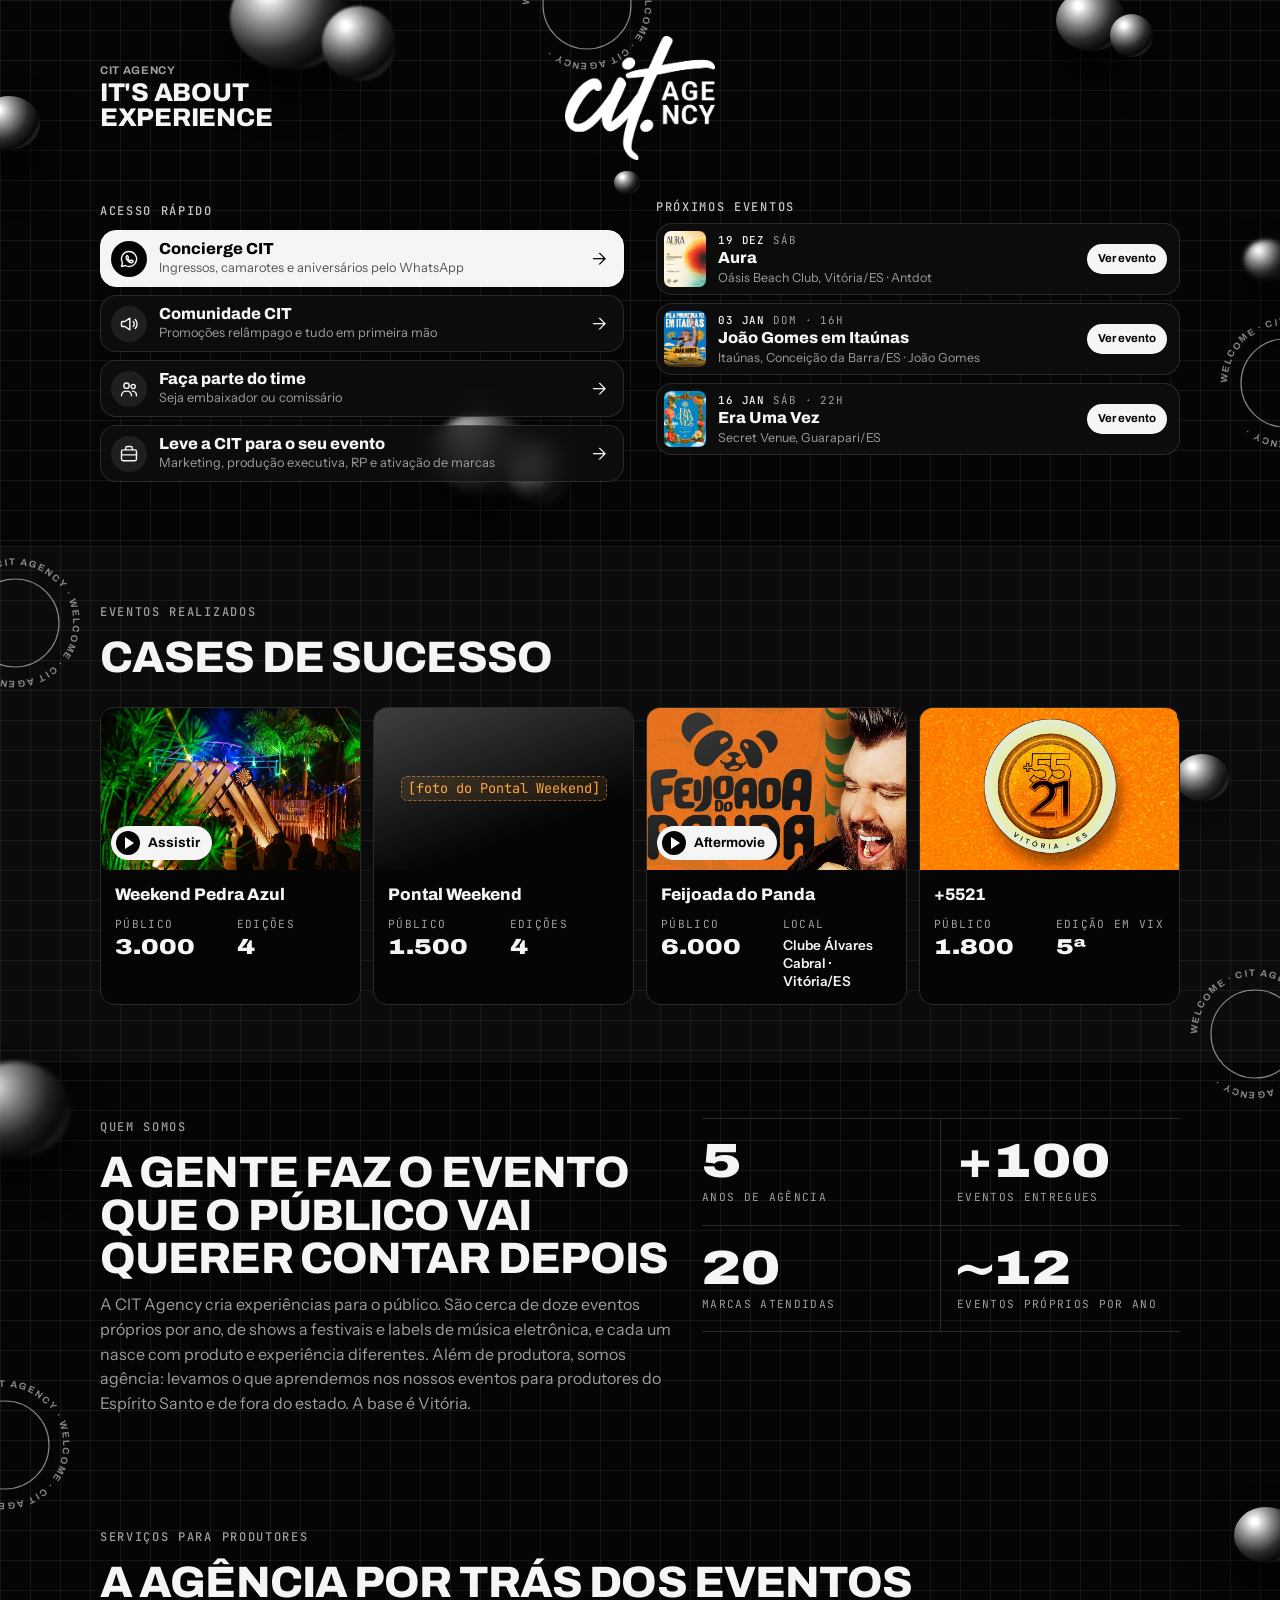
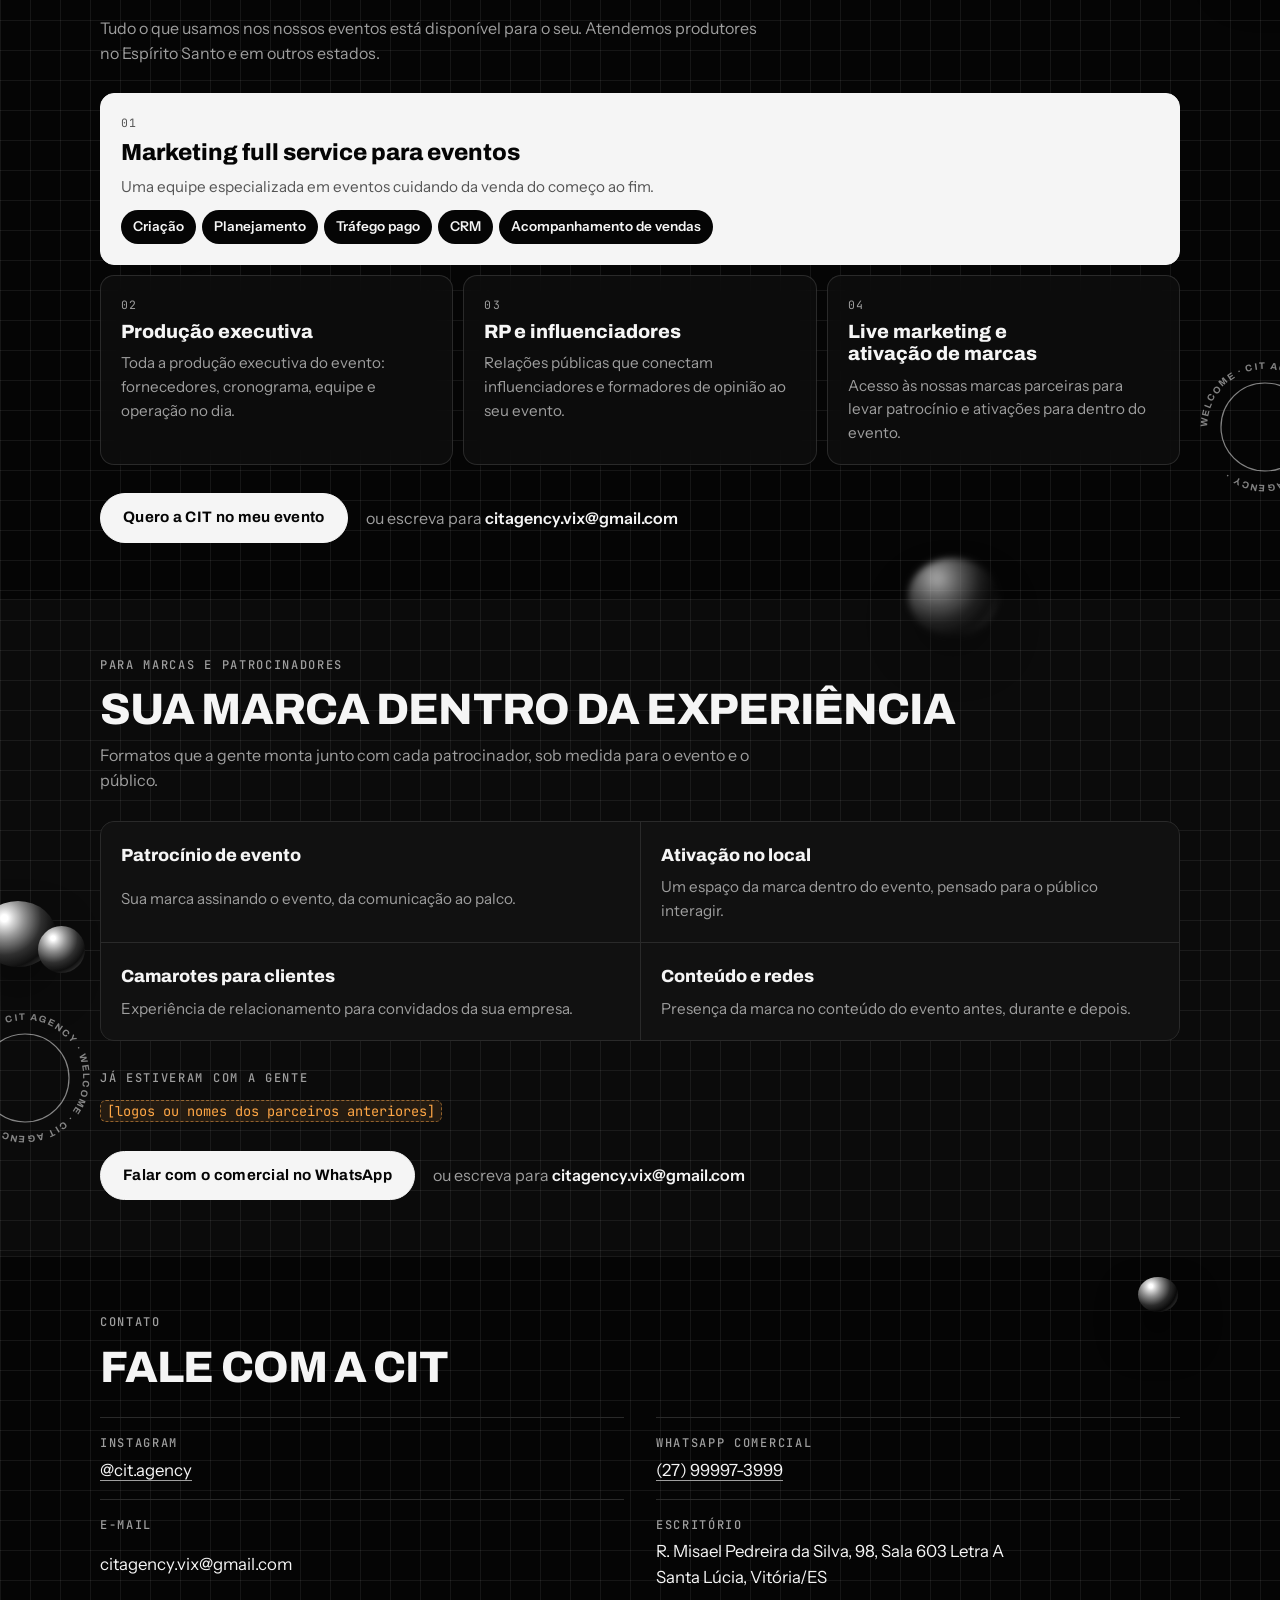
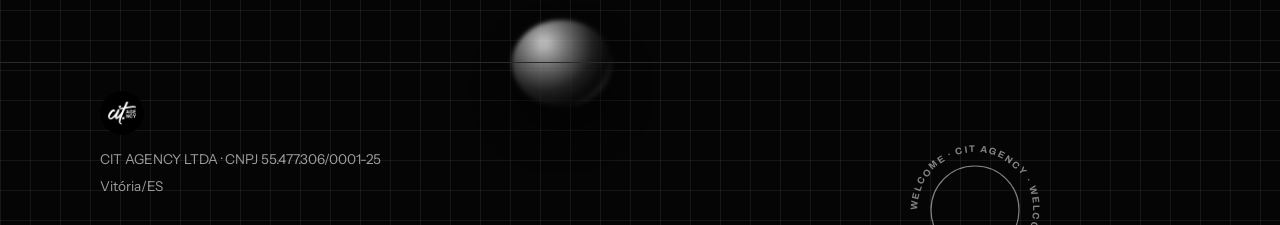
==== index.html @ 5b0d3ec3 "Era Uma Vez: do dia para a noite, sem foto por trás do conteúdo Co-Authored-By: Claude Opus 5.5 <nor" ====
<!doctype html>
<html lang="pt-BR">
<head>
<meta charset="utf-8">
<meta name="viewport" content="width=device-width, initial-scale=1, viewport-fit=cover">
<title>CIT Agency</title>
<meta name="claude:viewport-fit-sides" content="cover">
<meta name="description" content="CIT Agency: produtora de eventos e entretenimento de Vitória/ES. Próximos eventos, cases e contato comercial.">
<meta name="theme-color" content="#050505">
<meta property="og:title" content="CIT Agency">
<meta property="og:description" content="It's about experience. Próximos eventos, cases e contato da CIT Agency.">
<meta property="og:image" content="assets/img/avatar.png">
<link rel="icon" href="assets/img/avatar.png">
<link rel="preconnect" href="https://fonts.googleapis.com">
<link rel="preconnect" href="https://fonts.gstatic.com" crossorigin>
<link rel="stylesheet" href="https://fonts.googleapis.com/css2?family=Archivo:wdth,wght@62..125,400..900&family=Instrument+Sans:wght@400..700&family=JetBrains+Mono:wght@500&display=swap">
<link rel="stylesheet" href="css/base.css?v=202611181824">
<link rel="stylesheet" href="css/home.css?v=202611181824">
<link rel="stylesheet" href="css/cadastro.css?v=202611181824">
</head>
<body>

<!-- Fundo da página inteira: grade, anéis e gotas cromadas -->
<div class="fundo-pagina" aria-hidden="true">
  <span class="grade"></span>
  <svg class="anel a1" viewBox="0 0 150 150"><defs><path id="anel-a1" d="M75,75 m-58,0 a58,58 0 1,1 116,0 a58,58 0 1,1 -116,0"/></defs><circle cx="75" cy="75" r="44"/><text><textPath href="#anel-a1">WELCOME · CIT AGENCY · WELCOME · CIT AGENCY · </textPath></text></svg>
  <svg class="anel a2" viewBox="0 0 150 150"><defs><path id="anel-a2" d="M75,75 m-58,0 a58,58 0 1,1 116,0 a58,58 0 1,1 -116,0"/></defs><circle cx="75" cy="75" r="44"/><text><textPath href="#anel-a2">WELCOME · CIT AGENCY · WELCOME · CIT AGENCY · </textPath></text></svg>
  <svg class="anel a3" viewBox="0 0 150 150"><defs><path id="anel-a3" d="M75,75 m-58,0 a58,58 0 1,1 116,0 a58,58 0 1,1 -116,0"/></defs><circle cx="75" cy="75" r="44"/><text><textPath href="#anel-a3">WELCOME · CIT AGENCY · WELCOME · CIT AGENCY · </textPath></text></svg>
  <svg class="anel a4" viewBox="0 0 150 150"><defs><path id="anel-a4" d="M75,75 m-58,0 a58,58 0 1,1 116,0 a58,58 0 1,1 -116,0"/></defs><circle cx="75" cy="75" r="44"/><text><textPath href="#anel-a4">WELCOME · CIT AGENCY · WELCOME · CIT AGENCY · </textPath></text></svg>
  <svg class="anel a5" viewBox="0 0 150 150"><defs><path id="anel-a5" d="M75,75 m-58,0 a58,58 0 1,1 116,0 a58,58 0 1,1 -116,0"/></defs><circle cx="75" cy="75" r="44"/><text><textPath href="#anel-a5">WELCOME · CIT AGENCY · WELCOME · CIT AGENCY · </textPath></text></svg>
  <svg class="anel a6" viewBox="0 0 150 150"><defs><path id="anel-a6" d="M75,75 m-58,0 a58,58 0 1,1 116,0 a58,58 0 1,1 -116,0"/></defs><circle cx="75" cy="75" r="44"/><text><textPath href="#anel-a6">WELCOME · CIT AGENCY · WELCOME · CIT AGENCY · </textPath></text></svg>
  <svg class="anel a7" viewBox="0 0 150 150"><defs><path id="anel-a7" d="M75,75 m-58,0 a58,58 0 1,1 116,0 a58,58 0 1,1 -116,0"/></defs><circle cx="75" cy="75" r="44"/><text><textPath href="#anel-a7">WELCOME · CIT AGENCY · WELCOME · CIT AGENCY · </textPath></text></svg>
  <svg class="anel a8" viewBox="0 0 150 150"><defs><path id="anel-a8" d="M75,75 m-58,0 a58,58 0 1,1 116,0 a58,58 0 1,1 -116,0"/></defs><circle cx="75" cy="75" r="44"/><text><textPath href="#anel-a8">WELCOME · CIT AGENCY · WELCOME · CIT AGENCY · </textPath></text></svg>
  <span class="gota dupla g1"></span><span class="gota g2"></span><span class="gota g3"></span><span class="gota dupla g4"></span><span class="gota g5"></span><span class="gota dupla g6"></span><span class="gota g7"></span><span class="gota g8"></span><span class="gota dupla g9"></span><span class="gota g10"></span><span class="gota g11"></span><span class="gota dupla g12"></span><span class="gota g13"></span><span class="gota g14"></span>
</div>


<!-- 1. Primeira tela: acesso rápido + calendário, lado a lado no computador -->
<header class="inicio">
  <div class="inicio-conteudo">
    <div class="topo">
      <p class="topo-frase"><small>CIT Agency</small>It's about<br>experience</p>
      <img class="topo-logo" src="assets/img/logo-branco.png" alt="CIT Agency" width="720" height="593">
    </div>

    <div class="inicio-grade">
      <!-- Acesso rápido (dados em data/links.json) -->
      <section class="bloco" aria-labelledby="titulo-links">
        <h1 class="rotulo" id="titulo-links">Acesso rápido</h1>
        <ul class="links" id="lista-links"></ul>
      </section>

      <!-- Calendário (dados em data/eventos.json) -->
      <section class="bloco" id="eventos" aria-labelledby="titulo-eventos">
        <h2 class="rotulo" id="titulo-eventos">Próximos eventos</h2>
        <ul class="calendario" id="lista-eventos">
          <li class="eventos-aviso">Carregando o calendário…</li>
        </ul>
      </section>
    </div>
  </div>
</header>

<main>

  <!-- 2. Cases -->
  <section class="faixa faixa-alt" id="cases" aria-labelledby="titulo-cases">
    <div class="conteudo">
      <div class="cabeca-secao">
        <p class="rotulo">Eventos realizados</p>
        <h2 id="titulo-cases">Cases de sucesso</h2>
      </div>

      <div class="cases">
        <article class="case cor-teal">
          <a class="case-foto case-video" href="https://www.instagram.com/reel/Dad-Zzxp5YX/" target="_blank" rel="noopener" aria-label="Assistir o vídeo do Weekend Pedra Azul no Instagram">
            <img src="assets/img/cases/weekend-pedra-azul.jpg" alt="Estrutura iluminada e público no Weekend Pedra Azul" loading="lazy" width="900" height="675">
            <span class="case-play"><span class="case-play-icone" aria-hidden="true"></span>Assistir</span>
          </a>
          <div class="case-corpo">
            <h3>Weekend Pedra Azul</h3>
            <dl class="case-numeros">
              <div><dt>Público</dt><dd>3.000</dd></div>
              <div><dt>Edições</dt><dd>4</dd></div>
            </dl>
          </div>
        </article>
        <article class="case cor-laranja">
          <div class="case-foto"><span class="ph">[foto do Pontal Weekend]</span></div>
          <div class="case-corpo">
            <h3>Pontal Weekend</h3>
            <dl class="case-numeros">
              <div><dt>Público</dt><dd>1.500</dd></div>
              <div><dt>Edições</dt><dd>4</dd></div>
            </dl>
          </div>
        </article>
        <article class="case case-largo">
          <a class="case-foto case-video" href="https://www.instagram.com/reel/DY_QD4nAtVS/" target="_blank" rel="noopener" aria-label="Assistir o aftermovie da Feijoada do Panda no Instagram">
            <img src="assets/img/cases/feijoada-do-panda.jpg" alt="Logo da Feijoada do Panda e o cantor no palco" loading="lazy" width="1040" height="532">
            <span class="case-play"><span class="case-play-icone" aria-hidden="true"></span>Aftermovie</span>
          </a>
          <div class="case-corpo">
            <h3>Feijoada do Panda</h3>
            <dl class="case-numeros">
              <div><dt>Público</dt><dd>6.000</dd></div>
              <div><dt>Local</dt><dd class="case-onde">Clube Álvares Cabral · Vitória/ES</dd></div>
            </dl>
          </div>
        </article>
        <article class="case">
          <div class="case-foto case-imagem">
            <img src="assets/img/cases/baile-5521.jpg?v=202611181824" alt="Logo do +5521, Vitória/ES" loading="lazy" width="900" height="563">
          </div>
          <div class="case-corpo">
            <h3>+5521</h3>
            <dl class="case-numeros">
              <div><dt>Público</dt><dd>1.800</dd></div>
              <div><dt>Edição em Vix</dt><dd>5ª</dd></div>
            </dl>
          </div>
        </article>
      </div>
    </div>
  </section>

  <!-- 3. Quem somos -->
  <section class="faixa" id="quem-somos" aria-labelledby="titulo-quem">
    <div class="conteudo sobre">
      <div class="cabeca-secao">
        <p class="rotulo">Quem somos</p>
        <h2 id="titulo-quem">A gente faz o evento que o público vai querer contar depois</h2>
        <p>A CIT Agency cria experiências para o público. São cerca de doze eventos próprios por ano, de shows a festivais e labels de música eletrônica, e cada um nasce com produto e experiência diferentes. Além de produtora, somos agência: levamos o que aprendemos nos nossos eventos para produtores do Espírito Santo e de fora do estado. A base é Vitória.</p>
      </div>
      <dl class="numeros">
        <div><dt>anos de agência</dt><dd>5</dd></div>
        <div><dt>eventos entregues</dt><dd>+100</dd></div>
        <div><dt>marcas atendidas</dt><dd>20</dd></div>
        <div><dt>eventos próprios por ano</dt><dd>~12</dd></div>
      </dl>
    </div>
  </section>

  <!-- 4. Serviços da agência -->
  <section class="faixa" id="servicos" aria-labelledby="titulo-servicos">
    <div class="conteudo">
      <div class="cabeca-secao">
        <p class="rotulo">Serviços para produtores</p>
        <h2 id="titulo-servicos">A agência por trás dos eventos</h2>
        <p>Tudo o que usamos nos nossos eventos está disponível para o seu. Atendemos produtores no Espírito Santo e em outros estados.</p>
      </div>
      <ol class="servicos">
        <li class="servico servico-destaque">
          <h3>Marketing full service para eventos</h3>
          <p>Uma equipe especializada em eventos cuidando da venda do começo ao fim.</p>
          <ul class="servico-itens">
            <li>Criação</li><li>Planejamento</li><li>Tráfego pago</li><li>CRM</li><li>Acompanhamento de vendas</li>
          </ul>
        </li>
        <li class="servico">
          <h3>Produção executiva</h3>
          <p>Toda a produção executiva do evento: fornecedores, cronograma, equipe e operação no dia.</p>
        </li>
        <li class="servico">
          <h3>RP e influenciadores</h3>
          <p>Relações públicas que conectam influenciadores e formadores de opinião ao seu evento.</p>
        </li>
        <li class="servico">
          <h3>Live marketing e ativação de marcas</h3>
          <p>Acesso às nossas marcas parceiras para levar patrocínio e ativações para dentro do evento.</p>
        </li>
      </ol>
      <div class="cta-comercial">
        <a class="botao botao-cheio" href="https://wa.me/5527999973999?text=Ol%C3%A1%2C%20vim%20pelo%20site%20e%20quero%20conhecer%20os%20servi%C3%A7os%20da%20CIT%20para%20o%20meu%20evento." target="_blank" rel="noopener">Quero a CIT no meu evento</a>
        <p>ou escreva para <strong>citagency.vix@gmail.com</strong></p>
      </div>
    </div>
  </section>

  <!-- 5. Para marcas e patrocinadores -->
  <section class="faixa faixa-alt" id="marcas" aria-labelledby="titulo-marcas">
    <div class="conteudo">
      <div class="cabeca-secao">
        <p class="rotulo">Para marcas e patrocinadores</p>
        <h2 id="titulo-marcas">Sua marca dentro da experiência</h2>
        <p>Formatos que a gente monta junto com cada patrocinador, sob medida para o evento e o público.</p>
      </div>
      <ul class="formatos">
        <li><h3>Patrocínio de evento</h3><p>Sua marca assinando o evento, da comunicação ao palco.</p></li>
        <li><h3>Ativação no local</h3><p>Um espaço da marca dentro do evento, pensado para o público interagir.</p></li>
        <li><h3>Camarotes para clientes</h3><p>Experiência de relacionamento para convidados da sua empresa.</p></li>
        <li><h3>Conteúdo e redes</h3><p>Presença da marca no conteúdo do evento antes, durante e depois.</p></li>
      </ul>
      <div class="parceiros">
        <p class="rotulo">Já estiveram com a gente</p>
        <p><span class="ph">[logos ou nomes dos parceiros anteriores]</span></p>
      </div>
      <div class="cta-comercial">
        <a class="botao botao-cheio" href="https://wa.me/5527999973999?text=Ol%C3%A1%2C%20vim%20pelo%20site%20e%20quero%20falar%20sobre%20patroc%C3%ADnio." target="_blank" rel="noopener">Falar com o comercial no WhatsApp</a>
        <p>ou escreva para <strong>citagency.vix@gmail.com</strong></p>
      </div>
    </div>
  </section>

  <!-- 6. Contato e redes -->
  <section class="faixa" id="contato" aria-labelledby="titulo-contato">
    <div class="conteudo">
      <div class="cabeca-secao">
        <p class="rotulo">Contato</p>
        <h2 id="titulo-contato">Fale com a CIT</h2>
      </div>
      <ul class="contatos">
        <li>
          <span class="rotulo">Instagram</span>
          <a href="https://instagram.com/cit.agency" target="_blank" rel="noopener">@cit.agency</a>
        </li>
        <li>
          <span class="rotulo">WhatsApp comercial</span>
          <a href="https://wa.me/5527999973999" target="_blank" rel="noopener">(27) 99997-3999</a>
        </li>
        <li>
          <span class="rotulo">E-mail</span>
          <span class="selecionavel">citagency.vix@gmail.com</span>
        </li>
        <li>
          <span class="rotulo">Escritório</span>
          <span>R. Misael Pedreira da Silva, 98, Sala 603 Letra A<br>Santa Lúcia, Vitória/ES</span>
        </li>
      </ul>
    </div>
  </section>

</main>

<!-- 7. Rodapé -->
<footer class="faixa rodape">
  <div class="conteudo">
    <img src="assets/img/avatar.png" alt="" width="44" height="44">
    <p>CIT AGENCY LTDA · CNPJ 55.477.306/0001-25</p>
    <p>Vitória/ES</p>
  </div>
</footer>

<!-- Janela do formulário "Faça parte do time" -->
<dialog class="janela" id="janela-cadastro" aria-labelledby="janela-cadastro-titulo">
  <form method="dialog" class="janela-fechar"><button aria-label="Fechar">×</button></form>
  <div class="janela-corpo">
    <h2 id="janela-cadastro-titulo">Faça parte do time</h2>
    <p>Quer divulgar os eventos da CIT e ganhar benefícios? Preencha seu cadastro. A gente analisa e entra em contato pelo WhatsApp.</p>
    <div id="cadastro-mae"></div>
  </div>
</dialog>

<script src="js/cadastro.js?v=202611181824"></script>
<script src="js/calendario.js?v=202611181824"></script>
<script src="js/links.js?v=202611181824"></script>
</body>
</html>
---- css/base.css ----
/* CIT Agency — estilos compartilhados (página-mãe e páginas de evento).
   Layout: uma coluna no celular; a partir de 760px, cards e blocos se abrem em grade.
   Visual "It's about experience": preto com grade fina, branco e cromado. As cores da marca
   ficam guardadas abaixo para uso pontual; cada página de evento tem a própria identidade. */
:root {
  /* Cores da marca */
  --teal: #33A9AB;
  --laranja: #FFA746;
  --magenta: #981F62;
  --coral: #F96041;
  --azul: #34377A;

  /* Base */
  --fundo: #050505;
  --superficie: #111111;
  --linha: #2A2A2A;
  --texto: #F5F5F5;
  --texto-suave: #9E9E9E;
  --destaque: #FFFFFF;
  --cromo: linear-gradient(135deg, #FFFFFF 0%, #B8B8B8 28%, #5A5A5A 52%, #D9D9D9 74%, #8C8C8C 100%);

  /* Tipografia */
  --fonte-titulo: "Archivo", "Arial Black", system-ui, sans-serif;
  --fonte-texto: "Instrument Sans", system-ui, -apple-system, "Segoe UI", sans-serif;
  --fonte-dado: "JetBrains Mono", ui-monospace, "SF Mono", Menlo, monospace;

  --raio: 14px;
  --largura: 1080px;
  color-scheme: dark;
}

* { box-sizing: border-box; }
[hidden] { display: none !important; }
html { -webkit-text-size-adjust: 100%; scroll-behavior: smooth; }
@media (prefers-reduced-motion: reduce) { html { scroll-behavior: auto; } }

body {
  margin: 0;
  background: var(--fundo);
  color: var(--texto);
  font-family: var(--fonte-texto);
  font-size: 1rem;
  line-height: 1.55;
}

img { max-width: 100%; display: block; }
a { color: inherit; }
:focus-visible { outline: 2px solid var(--texto); outline-offset: 3px; border-radius: 4px; }

.faixa {
  padding-left: max(16px, env(safe-area-inset-left, 0px));
  padding-right: max(16px, env(safe-area-inset-right, 0px));
  padding-block: 56px;
}
.faixa > .conteudo { max-width: var(--largura); margin-inline: auto; display: grid; gap: 28px; }

/* Faixa com as cinco cores da marca, usada como assinatura visual */
.cores-marca {
  height: 6px;
  background: linear-gradient(90deg,
    var(--teal) 0 20%, var(--laranja) 20% 40%, var(--magenta) 40% 60%,
    var(--coral) 60% 80%, var(--azul) 80% 100%);
}

/* Títulos */
h1, h2, h3 { font-family: var(--fonte-titulo); margin: 0; text-wrap: balance; }
h2 {
  font-size: clamp(1.75rem, 6vw, 2.75rem);
  font-weight: 800;
  font-variation-settings: "wdth" 100;
  line-height: 0.98;
  letter-spacing: -0.02em;
  text-transform: uppercase;
}
.rotulo {
  font-family: var(--fonte-dado);
  font-size: 0.75rem;
  font-weight: 500;
  letter-spacing: 0.14em;
  text-transform: uppercase;
  color: var(--texto-suave);
  margin: 0 0 10px;
}
.cabeca-secao { display: grid; gap: 4px; }
.cabeca-secao p:not(.rotulo) { margin: 8px 0 0; color: var(--texto-suave); max-width: 60ch; }

/* Botões */
.botao {
  display: inline-flex;
  align-items: center;
  justify-content: center;
  gap: 8px;
  min-height: 48px;
  padding: 12px 22px;
  border-radius: 999px;
  font-family: var(--fonte-titulo);
  font-weight: 700;
  font-size: 0.95rem;
  letter-spacing: 0.02em;
  text-decoration: none;
  border: 1.5px solid var(--texto);
  color: var(--texto);
  background: transparent;
  transition: background-color .2s, color .2s, transform .2s;
}
.botao:hover { background: var(--texto); color: var(--fundo); }
.botao-cheio { background: var(--texto); color: var(--fundo); }
.botao-cheio:hover { background: #BDBDBD; border-color: #BDBDBD; }

/* Placeholder: marca visualmente o que ainda falta preencher */
.ph {
  font-family: var(--fonte-dado);
  font-size: 0.85em;
  color: var(--laranja);
  background: rgba(255, 167, 70, 0.1);
  border: 1px dashed rgba(255, 167, 70, 0.5);
  border-radius: 6px;
  padding: 1px 6px;
}

/* Rodapé (igual em todas as páginas) */
.rodape { border-top: 1px solid var(--linha); padding-block: 28px; font-size: 0.85rem; color: var(--texto-suave); }
.rodape .conteudo { gap: 6px; }
.rodape p { margin: 0; }
.rodape img { width: 44px; height: 44px; border-radius: 50%; margin-bottom: 8px; }
---- css/home.css ----
/* Estilos só da página-mãe */

/* Conteúdo acima do fundo decorado */
body { position: relative; }
.inicio, main, .rodape { position: relative; z-index: 1; }
.faixa-alt { background: rgba(255, 255, 255, 0.025); border-block: 1px solid rgba(255, 255, 255, 0.06); }

/* Primeira tela: logo pequeno, acesso rápido e calendário */
.inicio { overflow: hidden; }

/* Fundo da página inteira */
.fundo-pagina { position: absolute; inset: 0; z-index: 0; overflow: hidden; pointer-events: none; }

/* Grade fina */
.grade {
  position: absolute; inset: 0;
  background-image:
    linear-gradient(rgba(255, 255, 255, 0.065) 1px, transparent 1px),
    linear-gradient(90deg, rgba(255, 255, 255, 0.065) 1px, transparent 1px);
  background-size: 30px 30px;
}

/* Gotas cromadas (metal líquido) */
.gota {
  position: absolute;
  width: var(--t, 80px);
  aspect-ratio: 1.15;
  border-radius: 50%;
  background: radial-gradient(circle at 32% 26%, #FFFFFF 0 5%, #DADADA 12%, #8E8E8E 28%, #2B2B2B 52%, #090909 70%, #3C3C3C 86%, #A6A6A6 100%);
  box-shadow: 0 24px 40px rgba(0, 0, 0, 0.7);
  filter: blur(var(--d, 0px));
  animation: flutua var(--v, 9s) ease-in-out infinite alternate;
}
.gota.dupla::after {
  content: "";
  position: absolute;
  width: 62%;
  aspect-ratio: 1;
  right: -38%;
  bottom: -10%;
  border-radius: 50%;
  background: inherit;
}
/* Posições ao longo da página (top em % da altura total) */
.g1  { --t: 120px; top: -34px; left: 18%; --d: 1px; --v: 11s; }
.g2  { --t: 62px;  top: 96px;  left: -22px; --v: 8s; }
.g3  { --t: 46px;  top: 7%;    right: -10px; --d: 2px; --v: 10s; }
.g4  { --t: 96px;  top: 12%;   left: 34%; --d: 3px; --v: 13s; opacity: .7; }
.g5  { --t: 26px;  top: 5%;    left: 48%; --v: 7s; }
.g6  { --t: 70px;  top: -10px; right: 12%; --v: 12s; }
.g7  { --t: 54px;  top: 22%;   right: 4%; --v: 9s; }
.g8  { --t: 110px; top: 31%;   left: -40px; --d: 2px; --v: 14s; opacity: .8; }
.g9  { --t: 64px;  top: 44%;   right: -18px; --v: 10s; }
.g10 { --t: 30px;  top: 52%;   left: 12%; --v: 8s; }
.g11 { --t: 90px;  top: 63%;   right: 22%; --d: 3px; --v: 12s; opacity: .6; }
.g12 { --t: 76px;  top: 73%;   left: -20px; --v: 11s; }
.g13 { --t: 40px;  top: 84%;   right: 8%; --v: 9s; }
.g14 { --t: 100px; top: 94%;   left: 40%; --d: 2px; --v: 13s; opacity: .7; }
@keyframes flutua { to { transform: translate(6px, 14px) rotate(8deg); } }

/* Anéis "WELCOME · CIT AGENCY" */
.anel { position: absolute; width: 150px; height: 150px; color: rgba(255, 255, 255, 0.5); animation: gira 40s linear infinite; }
.anel text { font-family: var(--fonte-titulo); font-size: 9.5px; font-weight: 700; letter-spacing: 1.5px; fill: currentColor; }
.anel circle { fill: none; stroke: currentColor; stroke-width: 1.2; }
.a1 { top: -70px; left: 40%; }
.a2 { top: 16%; left: -60px; animation-direction: reverse; }
.a3 { top: 9%; right: -80px; }
.a4 { top: 28%; right: -50px; animation-direction: reverse; }
.a5 { top: 40%; left: -70px; }
.a6 { top: 57%; right: -60px; }
.a7 { top: 76%; left: -50px; animation-direction: reverse; }
.a8 { bottom: -60px; right: 18%; }
@keyframes gira { to { transform: rotate(360deg); } }
@media (prefers-reduced-motion: reduce) { .gota, .anel { animation: none; } }

.inicio-conteudo {
  max-width: calc(var(--largura) + 32px);
  margin-inline: auto;
  padding-left: max(16px, env(safe-area-inset-left, 0px));
  padding-right: max(16px, env(safe-area-inset-right, 0px));
  padding-block: 18px 40px;
  display: grid;
  gap: 18px;
}
.topo { display: grid; grid-template-columns: 1fr auto 1fr; align-items: center; gap: 12px; padding-block: 8px 6px; }
.topo-logo { width: 96px; height: auto; justify-self: center; }
.topo-frase, .topo-lado {
  margin: 0;
  font-family: var(--fonte-titulo);
  font-weight: 800;
  text-transform: uppercase;
  font-size: 0.86rem;
  line-height: 1;
  letter-spacing: -0.01em;
}
.topo-frase small, .topo-lado small { display: block; font-size: 0.5rem; letter-spacing: 0.06em; font-weight: 700; margin-bottom: 4px; color: var(--texto-suave); }
.topo-lado { text-align: right; font-size: 1.35rem; }
.topo-lado small { margin: 4px 0 0; }
.inicio-grade { display: grid; gap: 22px; }
.bloco { display: grid; gap: 10px; align-content: start; min-width: 0; }
.bloco .rotulo { margin: 0; color: var(--texto); opacity: .8; }
@media (min-width: 860px) {
  .inicio-conteudo { padding-block: 28px 64px; gap: 36px; }
  .topo-logo { width: 150px; }
  .topo-frase { font-size: 1.6rem; }
  .topo-frase small, .topo-lado small { font-size: 0.7rem; }
  .topo-lado { font-size: 2.6rem; }
  .inicio-grade { grid-template-columns: repeat(2, minmax(0, 1fr)); gap: 32px; }
}

/* Acesso rápido */
.links { list-style: none; margin: 0; padding: 0; display: grid; gap: 8px; }
.link-rapido {
  display: grid;
  grid-template-columns: 36px minmax(0, 1fr) auto;
  align-items: center;
  gap: 12px;
  min-height: 56px;
  padding: 8px 16px 8px 10px;
  border-radius: 16px;
  border: 1px solid rgba(255, 255, 255, 0.12);
  background: rgba(16, 16, 16, 0.72);
  -webkit-backdrop-filter: blur(12px);
  backdrop-filter: blur(12px);
  text-decoration: none;
  transition: border-color .2s, background-color .2s, transform .2s;
}
a.link-rapido:hover { border-color: var(--texto); transform: translateY(-1px); }
.link-icone { width: 36px; height: 36px; border-radius: 50%; display: grid; place-items: center; background: rgba(255, 255, 255, 0.08); }
.link-icone svg { width: 20px; height: 20px; }
.link-texto { display: grid; min-width: 0; }
.link-texto strong { font-family: var(--fonte-titulo); font-size: 1rem; font-weight: 800; line-height: 1.2; }
.link-texto span { font-size: 0.8rem; color: var(--texto-suave); white-space: nowrap; overflow: hidden; text-overflow: ellipsis; }
.link-seta { font-size: 1.1rem; }
.link-rapido.is-breve { border-style: dashed; }
.link-rapido.is-breve .link-seta { font-family: var(--fonte-dado); font-size: 0.62rem; letter-spacing: .1em; text-transform: uppercase; color: var(--texto-suave); }
.link-rapido.is-destaque { background: var(--texto); border-color: var(--texto); color: var(--fundo); }
.link-rapido.is-destaque .link-icone { background: var(--fundo); color: var(--texto); }
.link-rapido.is-destaque .link-texto span { color: #555555; }
.link-rapido.is-destaque:hover { background: #CFCFCF; border-color: #CFCFCF; }

/* Calendário compacto */
.calendario { list-style: none; margin: 0; padding: 0; display: grid; gap: 8px; }
.cal-item { --cor: var(--teal); min-width: 0; }
.cor-teal { --cor: var(--teal); }
.cor-laranja { --cor: var(--laranja); }
.cor-magenta { --cor: var(--magenta); }
.cor-coral { --cor: var(--coral); }
.cor-azul { --cor: #2B47E0; }
.case { --cor: #6E6E6E; }
.cal-linha {
  display: grid;
  grid-template-columns: 42px minmax(0, 1fr) auto;
  align-items: center;
  gap: 12px;
  min-height: 56px;
  padding: 7px 12px 7px 7px;
  border-radius: 16px;
  border: 1px solid rgba(255, 255, 255, 0.12);
  background: rgba(16, 16, 16, 0.72);
  -webkit-backdrop-filter: blur(12px);
  backdrop-filter: blur(12px);
  text-decoration: none;
  transition: border-color .2s, transform .2s;
}
a.cal-linha:hover { border-color: var(--texto); transform: translateY(-1px); }
.cal-mini {
  width: 42px; aspect-ratio: 3 / 4; border-radius: 7px; overflow: hidden;
  background: var(--cor); display: grid; place-items: center;
}
.cal-mini img { width: 100%; height: 100%; object-fit: cover; }
.cal-mini-letra { font-family: var(--fonte-titulo); font-weight: 900; font-size: 1.25rem; color: var(--fundo); }
.cal-mini:not(:has(img)) { background: var(--cromo); }
.cal-info { display: grid; min-width: 0; }
.cal-data { margin: 0; font-family: var(--fonte-dado); font-size: 0.68rem; letter-spacing: .08em; text-transform: uppercase; color: var(--texto-suave); }
.cal-data strong { color: var(--texto); font-weight: 500; }
.cal-nome { font-size: 1rem; font-weight: 800; line-height: 1.2; white-space: nowrap; overflow: hidden; text-overflow: ellipsis; }
.cal-detalhe { margin: 0; font-size: 0.78rem; color: var(--texto-suave); white-space: nowrap; overflow: hidden; text-overflow: ellipsis; }
.cal-acao {
  font-family: var(--fonte-titulo); font-size: 0.72rem; font-weight: 700;
  padding: 6px 11px; border-radius: 999px;
  background: var(--texto); color: var(--fundo); white-space: nowrap;
}
.cal-acao.is-breve { background: transparent; color: var(--texto-suave); border: 1px dashed rgba(255, 255, 255, 0.25); }
.eventos-aviso { color: var(--texto-suave); padding: 16px 0; }

/* Cases */
.cases { display: grid; gap: 12px; }
/* Celular: cards lado a lado, deslizando para o lado */
@media (max-width: 759px) {
  .cases {
    grid-auto-flow: column;
    grid-auto-columns: 78%;
    overflow-x: auto;
    scroll-snap-type: x mandatory;
    padding-bottom: 6px;
    scrollbar-width: none;
  }
  .cases::-webkit-scrollbar { display: none; }
  .case { scroll-snap-align: start; }
}
@media (min-width: 760px) { .cases { grid-template-columns: repeat(2, minmax(0, 1fr)); } }
@media (min-width: 1000px) { .cases { grid-template-columns: repeat(4, minmax(0, 1fr)); } }
.case { border-radius: var(--raio); overflow: hidden; background: var(--fundo); border: 1px solid var(--linha); }
.case-foto {
  aspect-ratio: 16 / 10;
  max-width: 100%;
  display: grid;
  place-items: center;
  padding: 12px;
  text-align: center;
  background:
    linear-gradient(160deg, color-mix(in srgb, var(--cor) 55%, transparent), transparent 70%),
    var(--fundo);
}
.case-video { position: relative; text-decoration: none; overflow: hidden; }
.case-video img { position: absolute; inset: 0; width: 100%; height: 100%; object-fit: cover; transition: transform .4s; }
.case-video:hover img { transform: scale(1.03); }
.case-play {
  position: absolute;
  left: 10px;
  bottom: 10px;
  display: inline-flex;
  align-items: center;
  gap: 8px;
  padding: 5px 12px 5px 5px;
  border-radius: 999px;
  background: var(--texto);
  color: var(--fundo);
  font-family: var(--fonte-titulo);
  font-weight: 700;
  font-size: 0.85rem;
}
.case-play-icone { width: 24px; height: 24px; border-radius: 50%; background: var(--fundo); position: relative; }
.case-play-icone::after {
  content: "";
  position: absolute;
  left: 9px;
  top: 6px;
  border-style: solid;
  border-width: 6px 0 6px 9px;
  border-color: transparent transparent transparent #fff;
}
.case-video:hover .case-play { background: #CFCFCF; }
.case-corpo { padding: 12px 14px 14px; display: grid; gap: 8px; align-content: start; }
.case h3 { font-size: 1.05rem; font-weight: 800; }
.case-numeros { margin: 0; display: grid; grid-template-columns: 1fr 1fr; gap: 12px; }
.case-numeros dt, .numeros dt {
  font-family: var(--fonte-dado);
  font-size: 0.7rem;
  letter-spacing: 0.12em;
  text-transform: uppercase;
  color: var(--texto-suave);
}
.case-numeros dd { margin: 4px 0 0; font-family: var(--fonte-titulo); font-weight: 900; font-variation-settings: "wdth" 125; font-size: 1.35rem; line-height: 1; font-variant-numeric: tabular-nums; }

.portfolio { display: grid; gap: 24px; padding-top: 8px; }
@media (min-width: 640px) { .portfolio { grid-template-columns: 1fr 1fr; } }
.portfolio ul { list-style: none; margin: 0; padding: 0; display: grid; }
.portfolio li { display: grid; gap: 2px; padding: 14px 0; border-top: 1px solid var(--linha); }
.portfolio li strong { font-family: var(--fonte-titulo); font-size: 1.15rem; font-weight: 800; }
.portfolio li span { color: var(--texto-suave); font-size: 0.92rem; }

/* Quem somos */
.sobre { align-items: start; }
.numeros { margin: 0; display: grid; grid-template-columns: repeat(2, minmax(0, 1fr)); border-top: 1px solid var(--linha); }
.numeros > div { padding: 18px 0; border-bottom: 1px solid var(--linha); display: flex; flex-direction: column-reverse; gap: 4px; min-width: 0; }
.numeros > div:nth-child(odd) { padding-right: 16px; border-right: 1px solid var(--linha); }
.numeros > div:nth-child(even) { padding-left: 16px; }
.numeros dd {
  margin: 0;
  font-family: var(--fonte-titulo);
  font-weight: 900;
  font-variation-settings: "wdth" 125;
  font-size: clamp(2rem, 9vw, 3rem);
  line-height: 1;
  font-variant-numeric: tabular-nums;
}
.numeros dd .ph { font-size: 0.9rem; font-weight: 500; }
@media (min-width: 760px) {
  .sobre { grid-template-columns: 1.2fr 1fr; gap: 56px; }
}

/* Para marcas */
.formatos { list-style: none; margin: 0; padding: 0; display: grid; gap: 1px; background: var(--linha); border: 1px solid var(--linha); border-radius: var(--raio); overflow: hidden; }
@media (min-width: 640px) { .formatos { grid-template-columns: repeat(2, minmax(0, 1fr)); } }
.formatos li { background: var(--superficie); padding: 20px; display: grid; gap: 6px; }
.formatos h3 { font-size: 1.1rem; font-weight: 800; }
.formatos p { margin: 0; color: var(--texto-suave); font-size: 0.95rem; }
.parceiros p:last-child { margin: 0; }
.cta-comercial { display: flex; flex-wrap: wrap; align-items: center; gap: 12px 18px; }
.cta-comercial p { margin: 0; color: var(--texto-suave); }
.cta-comercial strong { color: var(--texto); font-weight: 600; user-select: all; }

/* Contato */
.contatos { list-style: none; margin: 0; padding: 0; display: grid; gap: 0; }
@media (min-width: 760px) { .contatos { grid-template-columns: repeat(2, minmax(0, 1fr)); column-gap: 32px; } }
.contatos li { display: grid; gap: 4px; padding: 16px 0; border-top: 1px solid var(--linha); min-width: 0; font-size: 1.05rem; overflow-wrap: anywhere; }
.contatos .rotulo { margin: 0; }
.contatos a { text-decoration-color: var(--texto-suave); text-underline-offset: 4px; }
.selecionavel { user-select: all; }

/* Janela do formulário "Faça parte do time" (sobe de baixo no celular) */
.janela {
  --ev-texto: var(--texto);
  --ev-destaque: var(--texto);
  --ev-botao: var(--texto);
  --ev-botao-texto: var(--fundo);
  --ev-fonte-titulo: var(--fonte-titulo);
  width: 100%;
  max-width: 520px;
  max-height: 88svh;
  margin: auto auto 0;
  padding: 0;
  border: 0;
  border-radius: 24px 24px 0 0;
  background: var(--superficie);
  color: var(--texto);
  overflow: auto;
  overscroll-behavior: contain;
}
.janela[open] { animation: sobe .28s cubic-bezier(.2,.8,.2,1); }
.janela::backdrop { background: rgba(0, 0, 0, 0.75); }
@keyframes sobe { from { transform: translateY(40px); opacity: 0.001; } }
@media (min-width: 700px) { .janela { margin: auto; border-radius: 24px; } }
@media (prefers-reduced-motion: reduce) { .janela[open] { animation: none; } }
.janela-fechar { position: sticky; top: 0; display: flex; justify-content: flex-end; height: 0; z-index: 1; }
.janela-fechar button {
  margin: 12px 12px 0 0;
  width: 40px;
  height: 40px;
  border-radius: 50%;
  border: 0;
  background: var(--texto);
  color: var(--fundo);
  font-size: 1.5rem;
  line-height: 1;
  cursor: pointer;
}
.janela-corpo { display: grid; gap: 14px; padding: 22px 20px calc(24px + env(safe-area-inset-bottom, 0px)); }
.janela-corpo h2 {
  font-size: 1.6rem;
  font-weight: 900;
  font-variation-settings: "wdth" 115;
  text-transform: uppercase;
  padding-right: 48px;
}
.janela-corpo > p { margin: 0; color: var(--texto-suave); }
.janela .cad-enviar { font-weight: 800; }

/* Serviços da agência */
.servicos { list-style: none; margin: 0; padding: 0; display: grid; gap: 10px; counter-reset: servico; }
@media (min-width: 760px) { .servicos { grid-template-columns: repeat(3, minmax(0, 1fr)); } .servico-destaque { grid-column: 1 / -1; } }
.servico {
  counter-increment: servico;
  display: grid;
  gap: 8px;
  align-content: start;
  padding: 20px;
  border-radius: var(--raio);
  border: 1px solid rgba(255, 255, 255, 0.12);
  background: rgba(16, 16, 16, 0.72);
  -webkit-backdrop-filter: blur(12px);
  backdrop-filter: blur(12px);
  min-width: 0;
}
.servico::before {
  content: "0" counter(servico);
  font-family: var(--fonte-dado);
  font-size: 0.72rem;
  letter-spacing: 0.12em;
  color: var(--texto-suave);
}
.servico h3 { font-size: 1.2rem; font-weight: 800; line-height: 1.15; }
.servico p { margin: 0; color: var(--texto-suave); font-size: 0.95rem; }
.servico-destaque { background: var(--texto); border-color: var(--texto); }
.servico-destaque::before, .servico-destaque p { color: #555555; }
.servico-destaque h3 { color: var(--fundo); font-size: 1.45rem; }
.servico-itens { list-style: none; margin: 4px 0 0; padding: 0; display: flex; flex-wrap: wrap; gap: 6px; }
.servico-itens li { padding: 6px 12px; border-radius: 999px; background: var(--fundo); color: var(--texto); font-size: 0.85rem; font-weight: 600; }

/* Case em largura total (arte horizontal) */
.case-largo .case-video img { object-position: left center; }
.case-local { margin: 0; color: var(--texto-suave); font-size: 0.85rem; }
.case-numeros dd.case-onde { font-family: var(--fonte-texto); font-weight: 600; font-variation-settings: normal; font-size: 0.85rem; line-height: 1.3; color: var(--texto); }
.case-imagem { position: relative; padding: 0; overflow: hidden; }
.case-imagem img { position: absolute; inset: 0; width: 100%; height: 100%; object-fit: cover; }
---- css/cadastro.css ----
/* Formulário de cadastro de embaixadores e RPs — usado na página-mãe e nas páginas de evento.
   Usa as cores da página onde está (variáveis --ev-*). */
.cad-form { display: grid; gap: 12px; }
.cad-linha { display: grid; grid-template-columns: repeat(2, minmax(0, 1fr)); gap: 10px; }
.cad-campo { display: grid; gap: 4px; min-width: 0; }
.cad-campo label, .cad-eventos legend { font-size: 0.85rem; font-weight: 700; }
.cad-campo input {
  width: 100%;
  min-height: 46px;
  padding: 10px 12px;
  border-radius: 12px;
  border: 1.5px solid color-mix(in srgb, var(--ev-texto) 30%, transparent);
  background: rgba(0, 0, 0, 0.2);
  color: var(--ev-texto);
  font: inherit;
  font-size: 1rem;
}
.cad-campo input::placeholder { color: color-mix(in srgb, var(--ev-texto) 50%, transparent); }
.cad-campo input:focus { outline: none; border-color: var(--ev-destaque); }
.cad-dica { font-size: 0.75rem; opacity: 0.8; }
.cad-eventos { border: 0; padding: 0; margin: 4px 0 0; display: grid; gap: 8px; }
.cad-eventos legend { padding: 0; margin-bottom: 8px; }
.cad-opcoes { display: grid; gap: 6px; font-size: 0.95rem; }
.cad-opcao, .cad-aceite { display: flex; align-items: flex-start; gap: 10px; cursor: pointer; }
.cad-opcao { padding: 10px 12px; border-radius: 12px; background: rgba(0, 0, 0, 0.18); }
.cad-opcao input, .cad-aceite input { width: 20px; height: 20px; margin: 1px 0 0; accent-color: var(--ev-destaque); flex: none; }
.cad-aceite { font-size: 0.85rem; opacity: 0.95; }
.cad-isca { position: absolute; left: -9999px; width: 1px; height: 1px; opacity: 0; }
.cad-erro { margin: 0; padding: 10px 12px; border-radius: 12px; background: rgba(0, 0, 0, 0.3); color: var(--ev-destaque); font-weight: 700; font-size: 0.9rem; }
.cad-enviar {
  width: 100%;
  min-height: 52px;
  border: 0;
  border-radius: 999px;
  background: var(--ev-botao);
  color: var(--ev-botao-texto);
  font-family: var(--ev-fonte-titulo);
  font-size: 1.05rem;
  cursor: pointer;
}
.cad-enviar:disabled { opacity: 0.7; cursor: wait; }
.cad-ok { margin: 0; padding: 18px; border-radius: 14px; background: rgba(0, 0, 0, 0.2); font-weight: 700; text-align: center; }
@media (max-width: 360px) { .cad-linha { grid-template-columns: 1fr; } }
.cad-campo input[aria-invalid="true"] { border-color: var(--ev-destaque); background: rgba(0, 0, 0, 0.35); }
.cad-aceite:has(input[aria-invalid="true"]) span { color: var(--ev-destaque); font-weight: 700; }

/* Cupom de aniversariante */
.niver-ok { display: grid; gap: 10px; justify-items: center; }
.niver-ok p { margin: 0; font-weight: 400; }
.niver-cupom {
  font-family: var(--ev-fonte-dado, monospace);
  font-size: 1.5rem;
  letter-spacing: 0.08em;
  padding: 10px 18px;
  border: 2px dashed currentColor;
  border-radius: 10px;
  user-select: all;
}
.cad-dica a { color: inherit; font-weight: 700; }
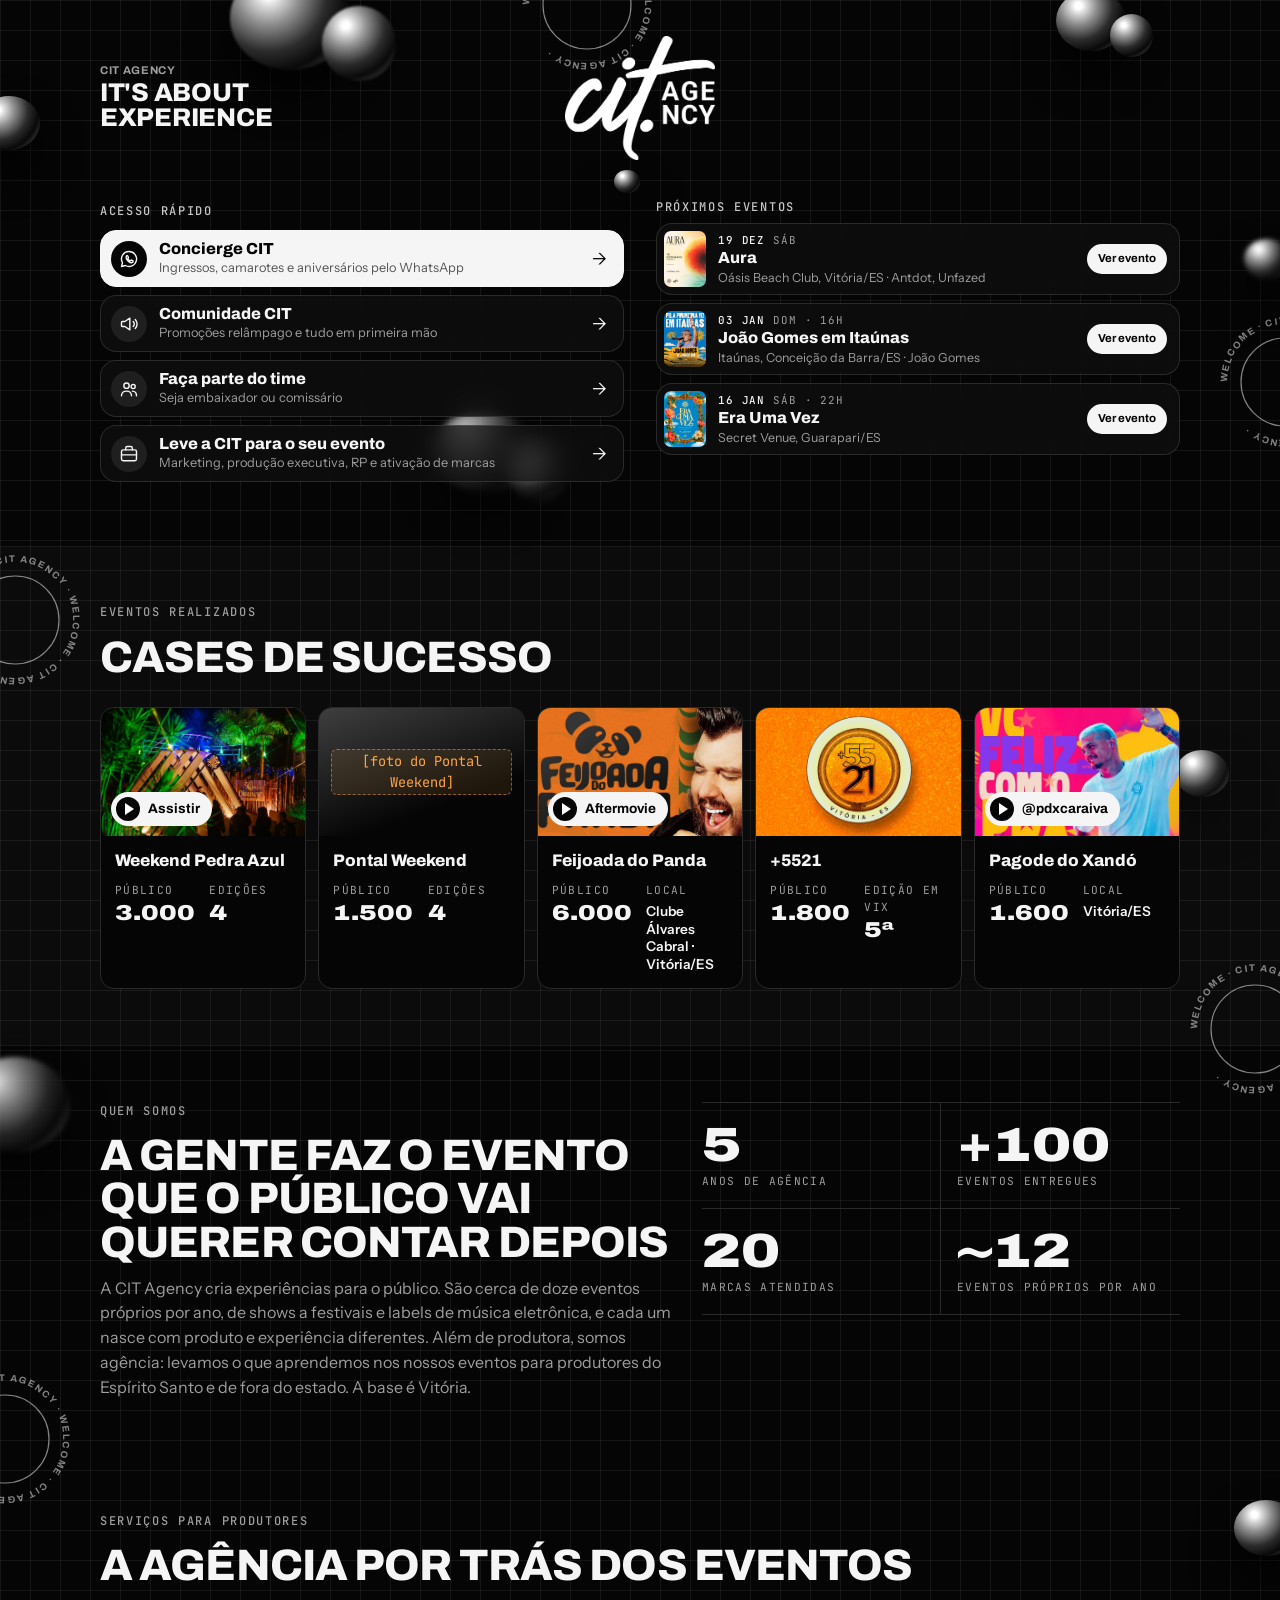
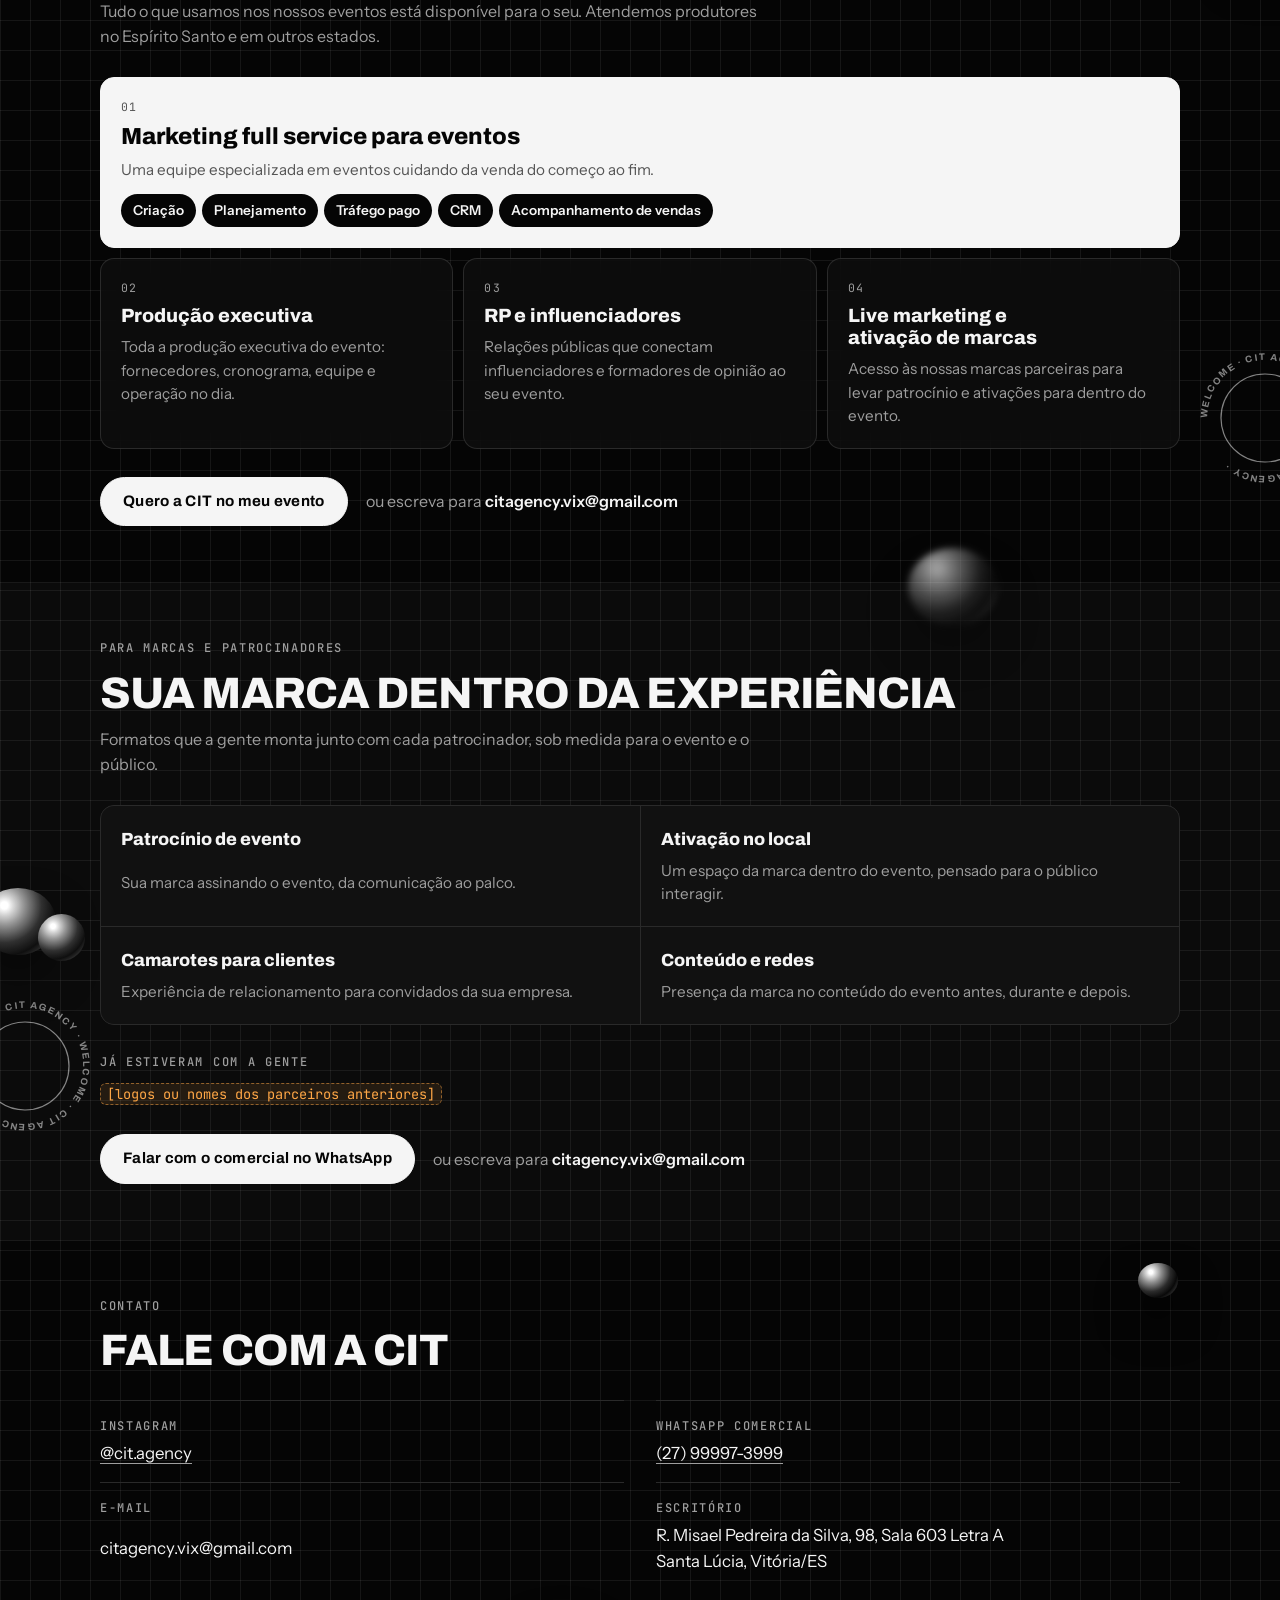
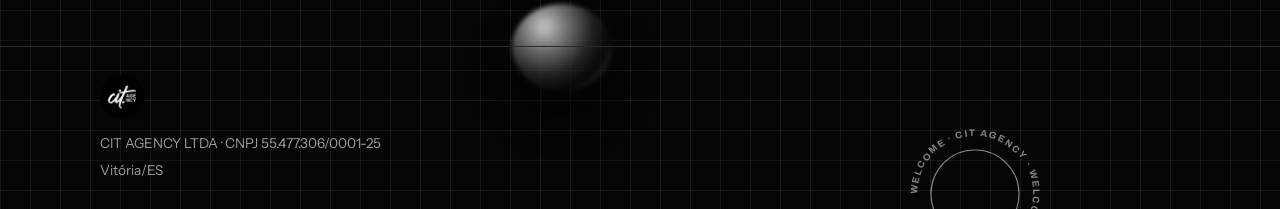
==== commit da729a2a: "Cases: Pagode do Xandó com link para @pdxcaraiva Co-Authored-By: Claude Opus 5.5 <noreply@anthropic." ====
--- a/index.html
+++ b/index.html
@@ -14,9 +14,9 @@
 <link rel="preconnect" href="https://fonts.googleapis.com">
 <link rel="preconnect" href="https://fonts.gstatic.com" crossorigin>
 <link rel="stylesheet" href="https://fonts.googleapis.com/css2?family=Archivo:wdth,wght@62..125,400..900&family=Instrument+Sans:wght@400..700&family=JetBrains+Mono:wght@500&display=swap">
-<link rel="stylesheet" href="css/base.css?v=202611181824">
-<link rel="stylesheet" href="css/home.css?v=202611181824">
-<link rel="stylesheet" href="css/cadastro.css?v=202611181824">
+<link rel="stylesheet" href="css/base.css?v=202611242311">
+<link rel="stylesheet" href="css/home.css?v=202611242311">
+<link rel="stylesheet" href="css/cadastro.css?v=202611242311">
 </head>
 <body>
 
@@ -110,13 +110,26 @@
         </article>
         <article class="case">
           <div class="case-foto case-imagem">
-            <img src="assets/img/cases/baile-5521.jpg?v=202611181824" alt="Logo do +5521, Vitória/ES" loading="lazy" width="900" height="563">
+            <img src="assets/img/cases/baile-5521.jpg?v=202611242311" alt="Logo do +5521, Vitória/ES" loading="lazy" width="900" height="563">
           </div>
           <div class="case-corpo">
             <h3>+5521</h3>
             <dl class="case-numeros">
               <div><dt>Público</dt><dd>1.800</dd></div>
               <div><dt>Edição em Vix</dt><dd>5ª</dd></div>
+            </dl>
+          </div>
+        </article>
+        <article class="case">
+          <a class="case-foto case-video" href="https://www.instagram.com/pdxcaraiva/" target="_blank" rel="noopener" aria-label="Ver o Instagram do Pagode do Xandó">
+            <img class="foco-esq" src="assets/img/cases/pagode-do-xando.jpg" alt="Logo VC Feliz com o PDX, do Pagode do Xandó" loading="lazy" width="900" height="648">
+            <span class="case-play"><span class="case-play-icone" aria-hidden="true"></span>@pdxcaraiva</span>
+          </a>
+          <div class="case-corpo">
+            <h3>Pagode do Xandó</h3>
+            <dl class="case-numeros">
+              <div><dt>Público</dt><dd>1.600</dd></div>
+              <div><dt>Local</dt><dd class="case-onde">Vitória/ES</dd></div>
             </dl>
           </div>
         </article>
@@ -251,8 +264,8 @@
   </div>
 </dialog>
 
-<script src="js/cadastro.js?v=202611181824"></script>
-<script src="js/calendario.js?v=202611181824"></script>
-<script src="js/links.js?v=202611181824"></script>
+<script src="js/cadastro.js?v=202611242311"></script>
+<script src="js/calendario.js?v=202611242311"></script>
+<script src="js/links.js?v=202611242311"></script>
 </body>
 </html>
--- a/css/home.css
+++ b/css/home.css
@@ -200,7 +200,7 @@
   .case { scroll-snap-align: start; }
 }
 @media (min-width: 760px) { .cases { grid-template-columns: repeat(2, minmax(0, 1fr)); } }
-@media (min-width: 1000px) { .cases { grid-template-columns: repeat(4, minmax(0, 1fr)); } }
+@media (min-width: 1000px) { .cases { grid-template-columns: repeat(5, minmax(0, 1fr)); } }
 .case { border-radius: var(--raio); overflow: hidden; background: var(--fundo); border: 1px solid var(--linha); }
 .case-foto {
   aspect-ratio: 16 / 10;
@@ -385,3 +385,4 @@
 .case-numeros dd.case-onde { font-family: var(--fonte-texto); font-weight: 600; font-variation-settings: normal; font-size: 0.85rem; line-height: 1.3; color: var(--texto); }
 .case-imagem { position: relative; padding: 0; overflow: hidden; }
 .case-imagem img { position: absolute; inset: 0; width: 100%; height: 100%; object-fit: cover; }
+.case-video img.foco-esq { object-position: left center; }
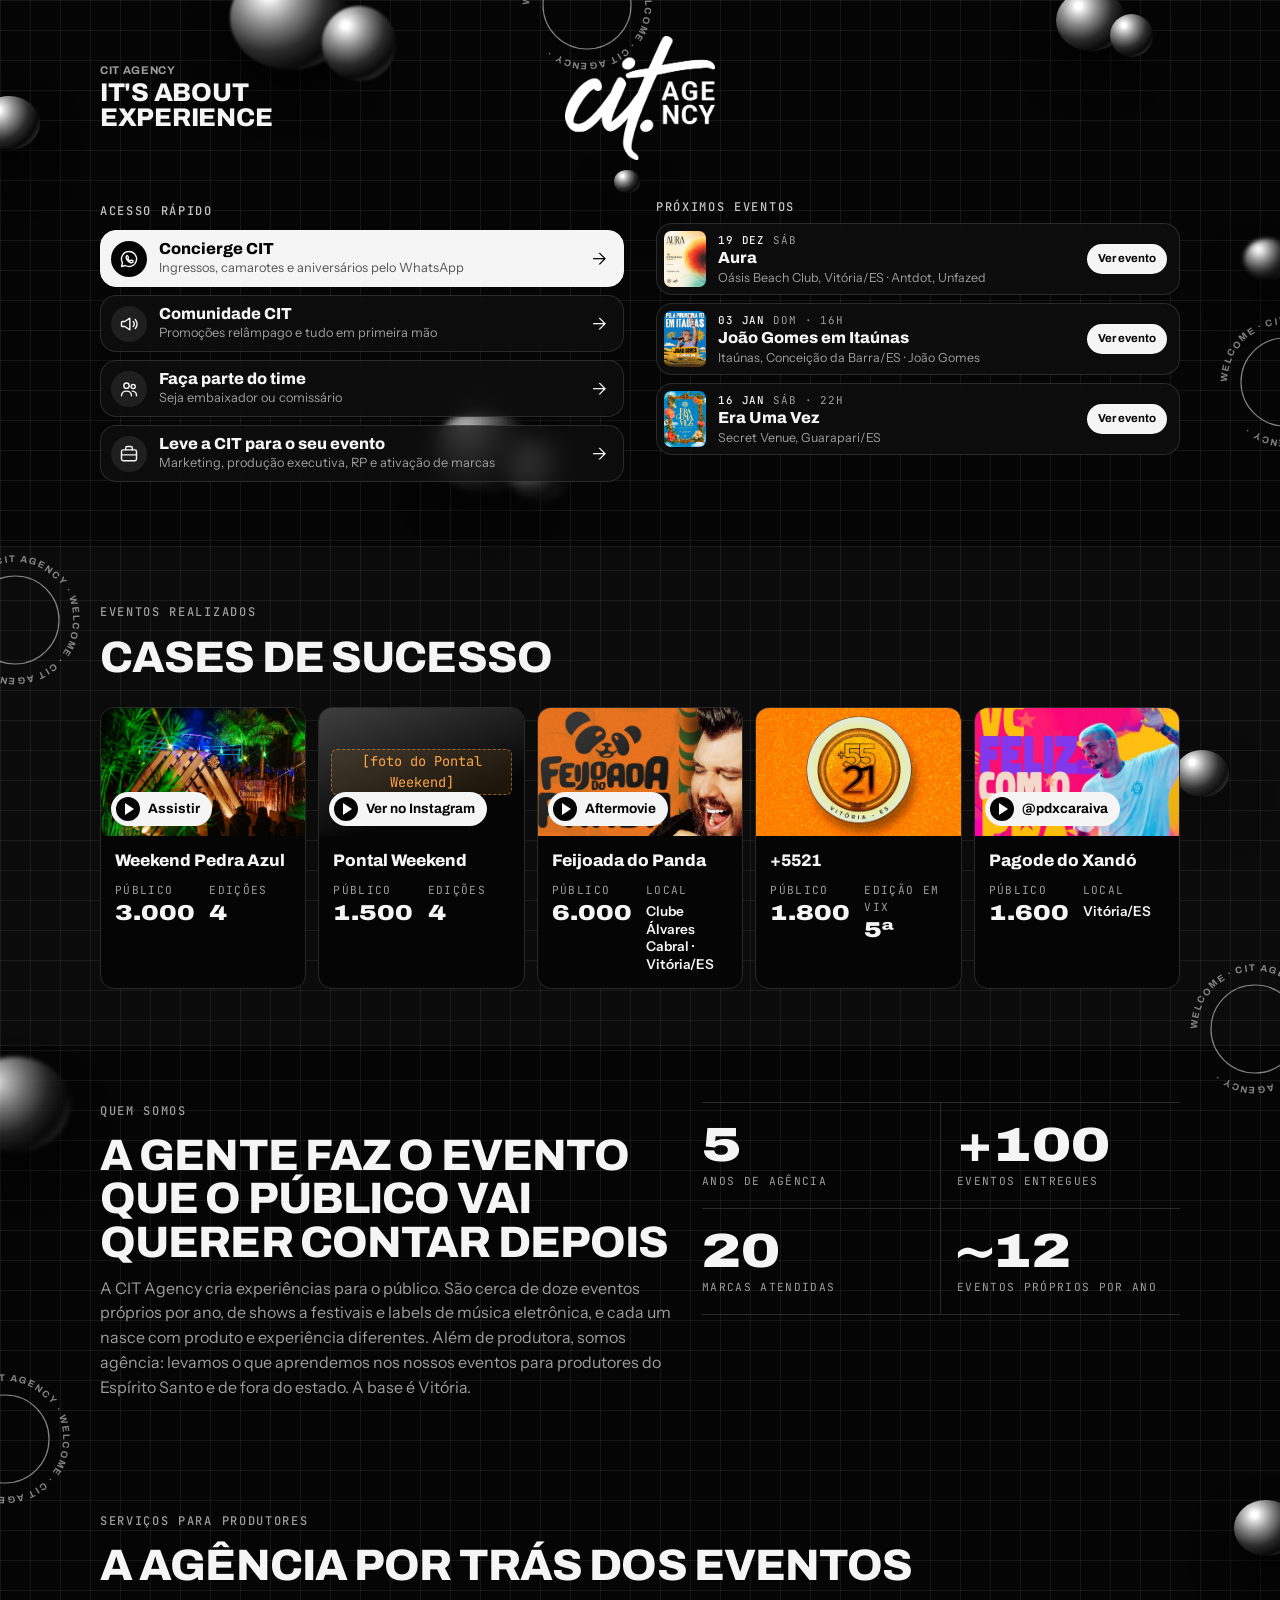
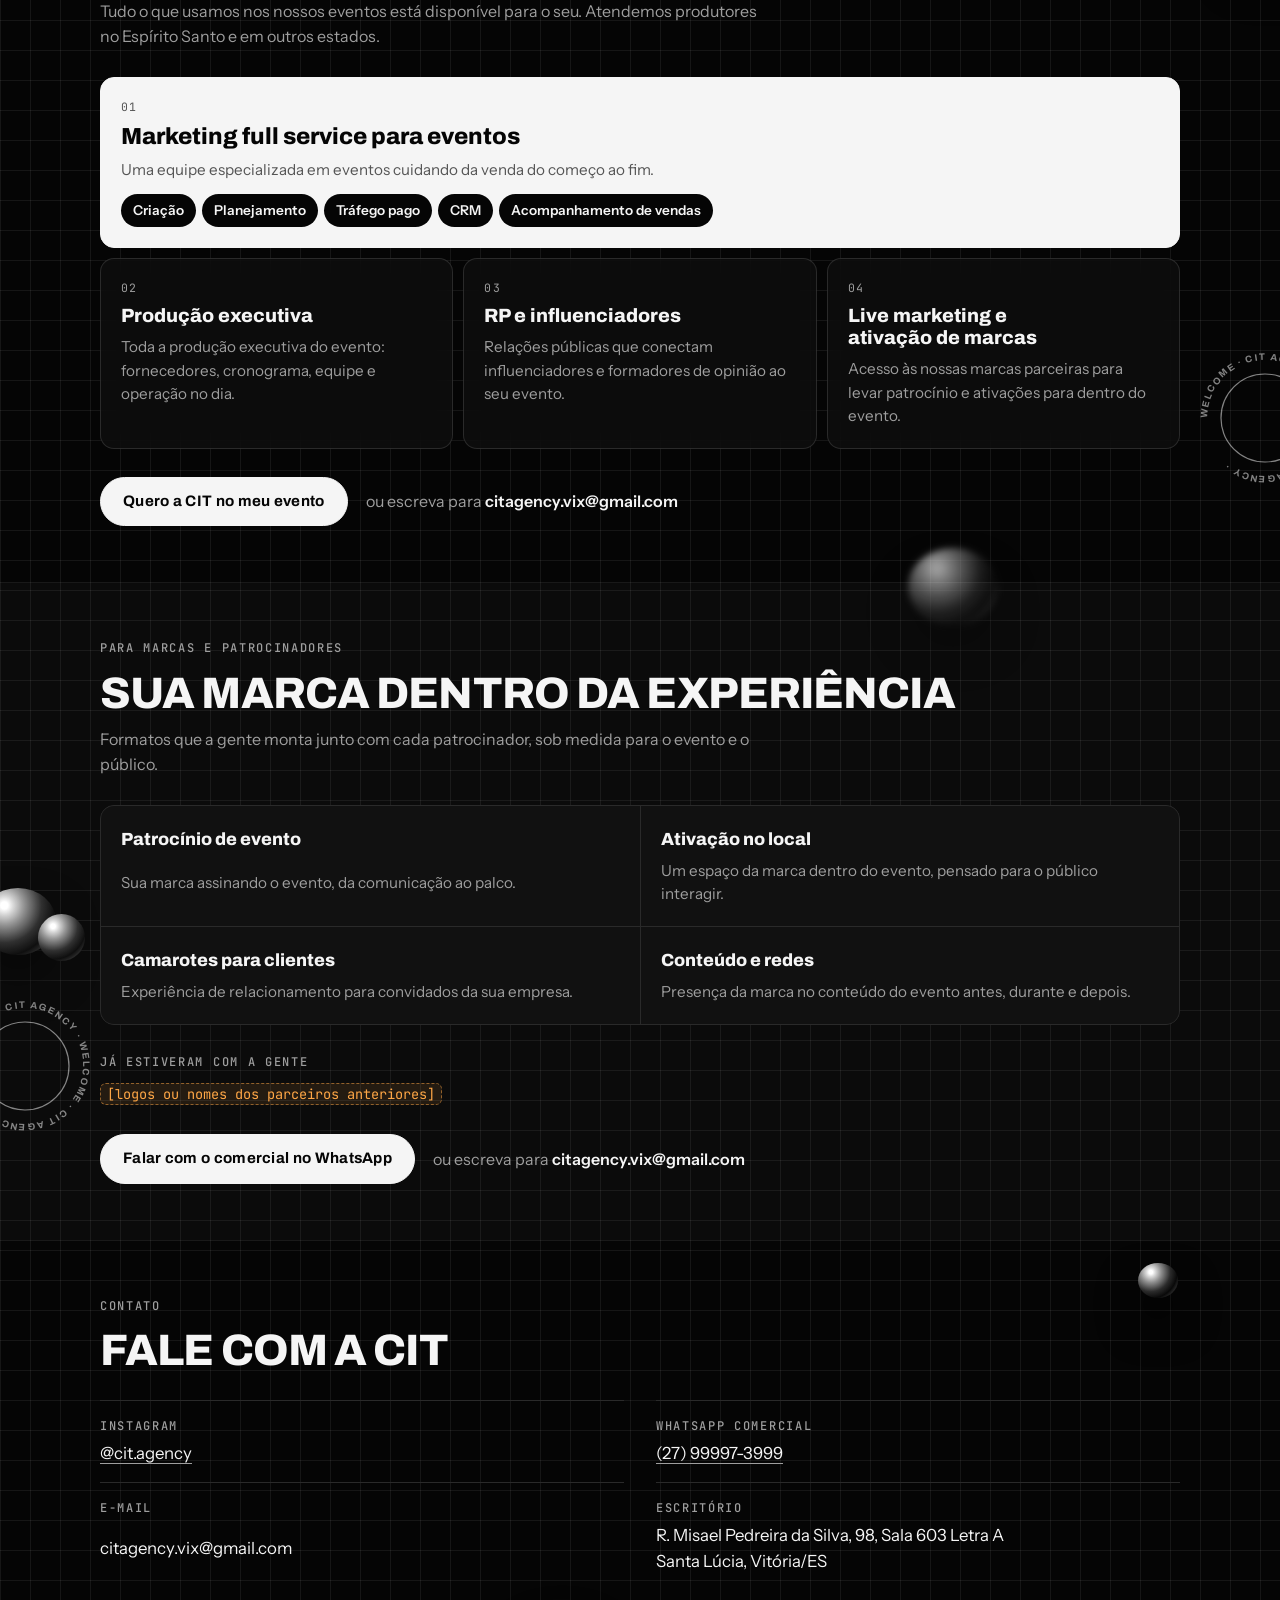
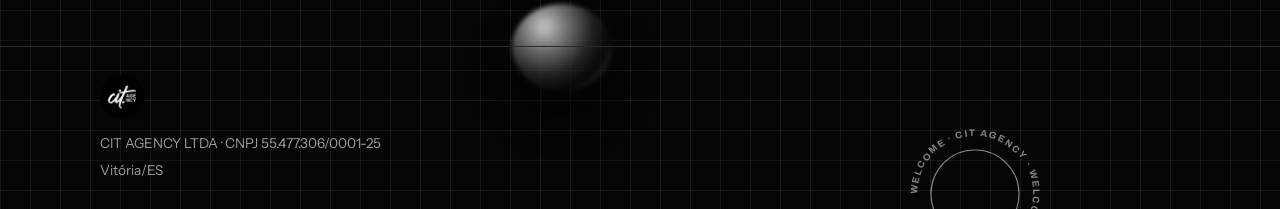
==== commit 93877b23: "Cases: Pontal Weekend leva para o post no Instagram Co-Authored-By: Claude Opus 5.5 <noreply@anthrop" ====
--- a/index.html
+++ b/index.html
@@ -86,7 +86,10 @@
           </div>
         </article>
         <article class="case cor-laranja">
-          <div class="case-foto"><span class="ph">[foto do Pontal Weekend]</span></div>
+          <a class="case-foto case-video" href="https://www.instagram.com/p/Dd2NO19Di6-/" target="_blank" rel="noopener" aria-label="Ver o Pontal Weekend no Instagram">
+            <span class="ph">[foto do Pontal Weekend]</span>
+            <span class="case-play"><span class="case-play-icone" aria-hidden="true"></span>Ver no Instagram</span>
+          </a>
           <div class="case-corpo">
             <h3>Pontal Weekend</h3>
             <dl class="case-numeros">
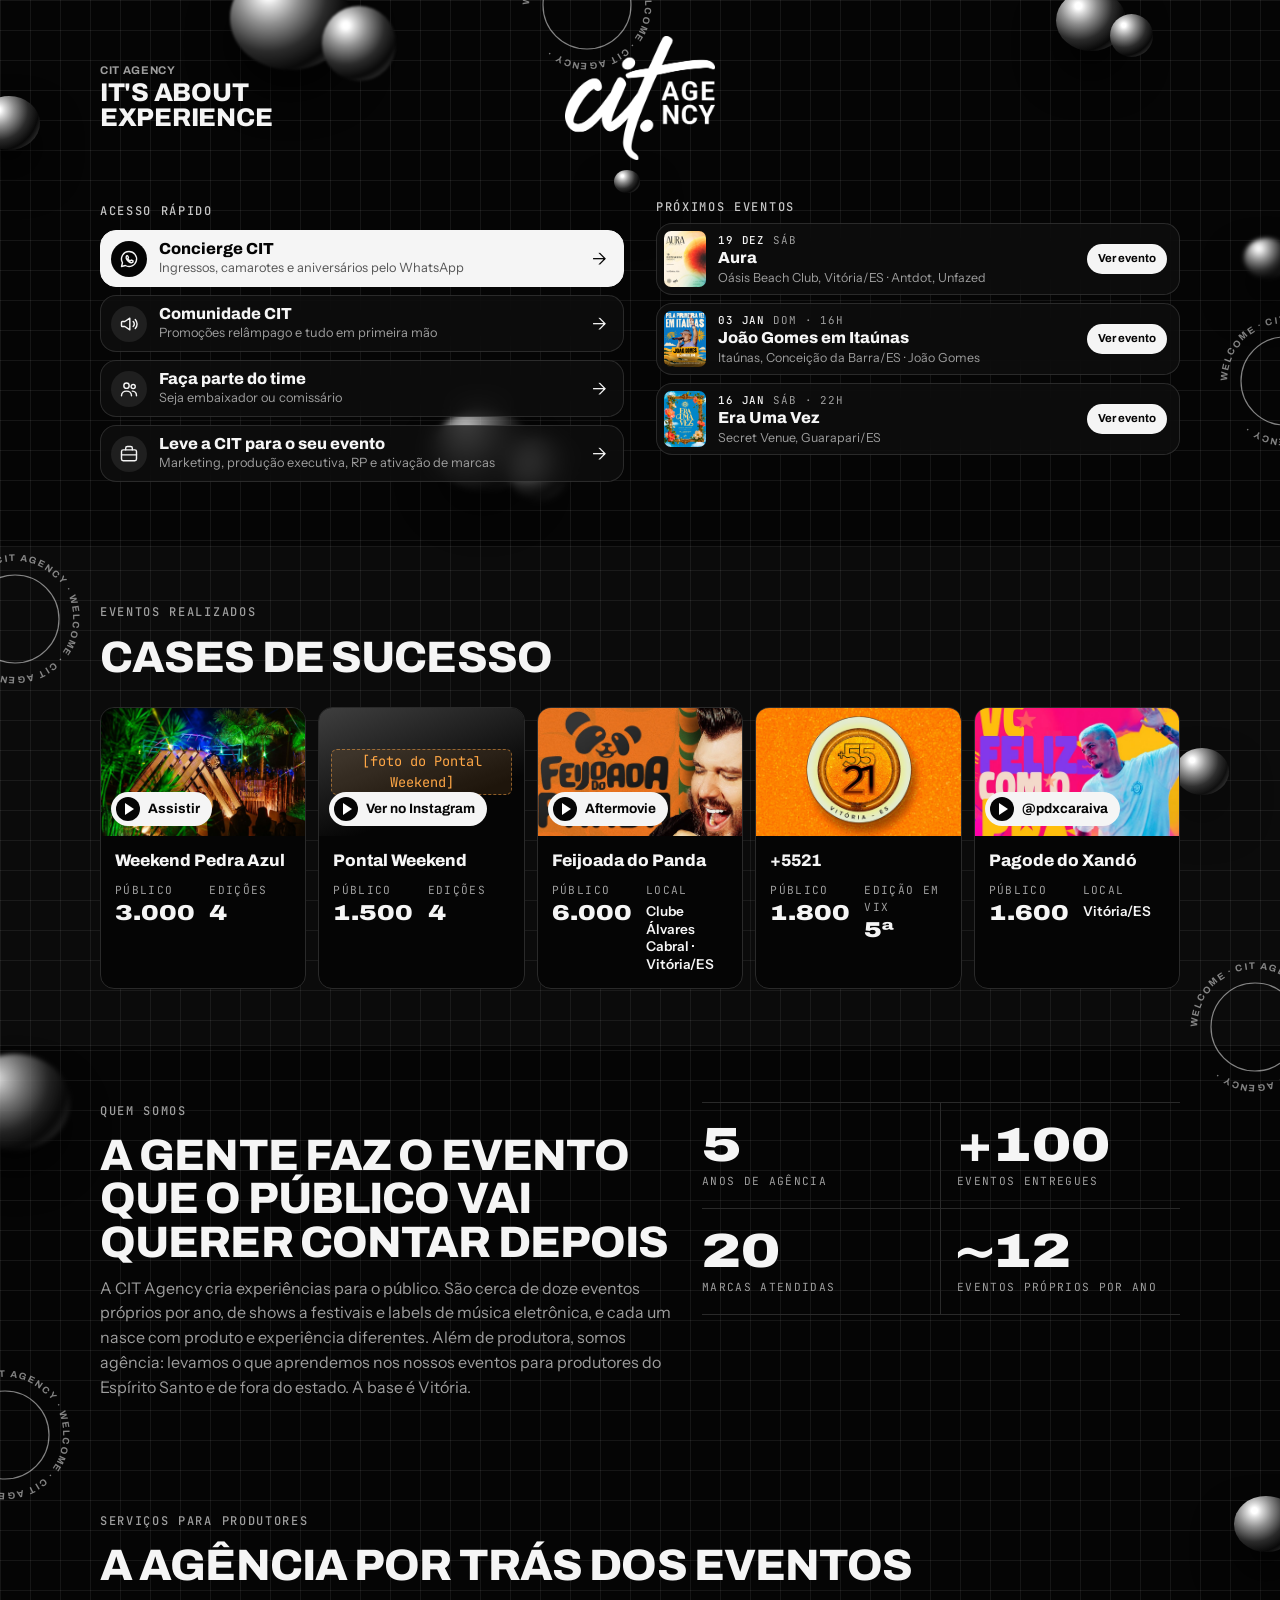
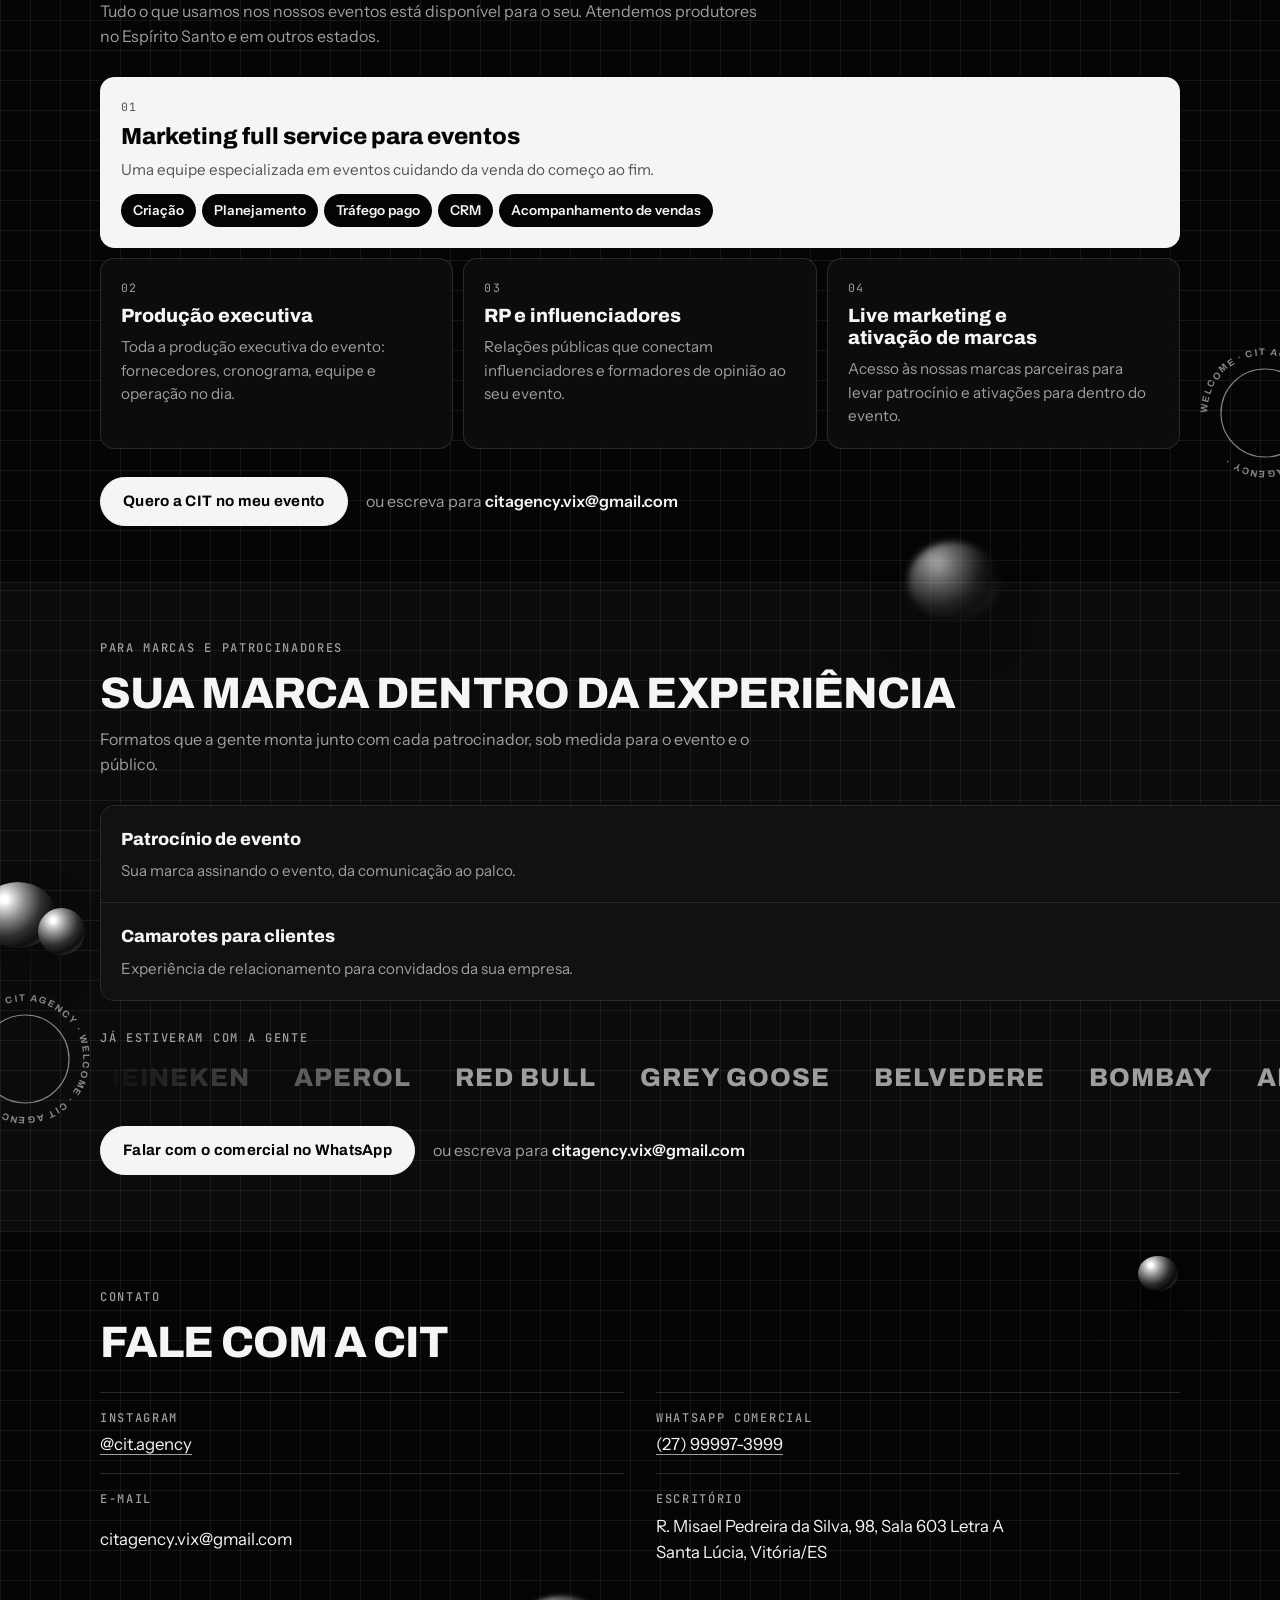
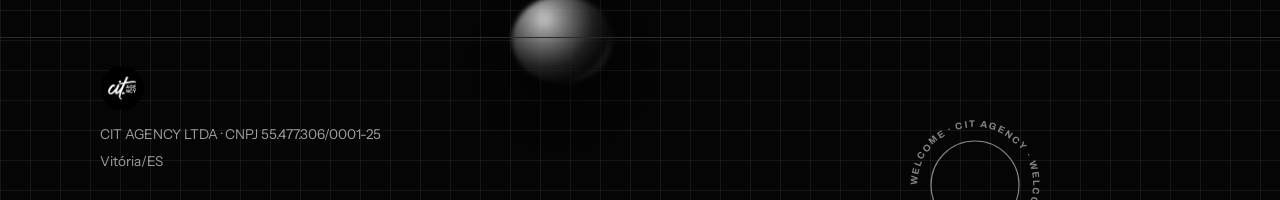
==== commit d45a2b5b: "Para marcas: faixa com marcas parceiras Co-Authored-By: Claude Opus 5.5 <noreply@anthropic.com> Clau" ====
--- a/index.html
+++ b/index.html
@@ -14,9 +14,9 @@
 <link rel="preconnect" href="https://fonts.googleapis.com">
 <link rel="preconnect" href="https://fonts.gstatic.com" crossorigin>
 <link rel="stylesheet" href="https://fonts.googleapis.com/css2?family=Archivo:wdth,wght@62..125,400..900&family=Instrument+Sans:wght@400..700&family=JetBrains+Mono:wght@500&display=swap">
-<link rel="stylesheet" href="css/base.css?v=202611242311">
-<link rel="stylesheet" href="css/home.css?v=202611242311">
-<link rel="stylesheet" href="css/cadastro.css?v=202611242311">
+<link rel="stylesheet" href="css/base.css?v=202611242319">
+<link rel="stylesheet" href="css/home.css?v=202611242319">
+<link rel="stylesheet" href="css/cadastro.css?v=202611242319">
 </head>
 <body>
 
@@ -113,7 +113,7 @@
         </article>
         <article class="case">
           <div class="case-foto case-imagem">
-            <img src="assets/img/cases/baile-5521.jpg?v=202611242311" alt="Logo do +5521, Vitória/ES" loading="lazy" width="900" height="563">
+            <img src="assets/img/cases/baile-5521.jpg?v=202611242319" alt="Logo do +5521, Vitória/ES" loading="lazy" width="900" height="563">
           </div>
           <div class="case-corpo">
             <h3>+5521</h3>
@@ -209,7 +209,10 @@
       </ul>
       <div class="parceiros">
         <p class="rotulo">Já estiveram com a gente</p>
-        <p><span class="ph">[logos ou nomes dos parceiros anteriores]</span></p>
+        <div class="marcas-faixa" aria-label="Marcas parceiras">
+          <ul class="marcas-trilho"><li>Heineken</li><li>Aperol</li><li>Red Bull</li><li>Grey Goose</li><li>Belvedere</li><li>Bombay</li><li>Absolut</li><li>Beefeater</li><li>Corona</li><li>Praya</li></ul>
+          <ul class="marcas-trilho" aria-hidden="true"><li>Heineken</li><li>Aperol</li><li>Red Bull</li><li>Grey Goose</li><li>Belvedere</li><li>Bombay</li><li>Absolut</li><li>Beefeater</li><li>Corona</li><li>Praya</li></ul>
+        </div>
       </div>
       <div class="cta-comercial">
         <a class="botao botao-cheio" href="https://wa.me/5527999973999?text=Ol%C3%A1%2C%20vim%20pelo%20site%20e%20quero%20falar%20sobre%20patroc%C3%ADnio." target="_blank" rel="noopener">Falar com o comercial no WhatsApp</a>
@@ -267,8 +270,8 @@
   </div>
 </dialog>
 
-<script src="js/cadastro.js?v=202611242311"></script>
-<script src="js/calendario.js?v=202611242311"></script>
-<script src="js/links.js?v=202611242311"></script>
+<script src="js/cadastro.js?v=202611242319"></script>
+<script src="js/calendario.js?v=202611242319"></script>
+<script src="js/links.js?v=202611242319"></script>
 </body>
 </html>
--- a/css/home.css
+++ b/css/home.css
@@ -386,3 +386,19 @@
 .case-imagem { position: relative; padding: 0; overflow: hidden; }
 .case-imagem img { position: absolute; inset: 0; width: 100%; height: 100%; object-fit: cover; }
 .case-video img.foco-esq { object-position: left center; }
+
+/* Marcas que já estiveram com a CIT: faixa deslizando */
+.marcas-faixa {
+  display: flex; overflow: hidden; gap: 0;
+  -webkit-mask-image: linear-gradient(90deg, transparent, #000 10%, #000 90%, transparent);
+  mask-image: linear-gradient(90deg, transparent, #000 10%, #000 90%, transparent);
+}
+.marcas-trilho { list-style: none; margin: 0; padding: 0; display: flex; flex: none; gap: 44px; padding-right: 44px; animation: marcas-passa 32s linear infinite; }
+.marcas-trilho li {
+  font-family: var(--fonte-titulo); font-weight: 800; text-transform: uppercase; white-space: nowrap;
+  font-size: clamp(1.1rem, 4.5vw, 1.6rem); letter-spacing: 0.04em; color: var(--texto-suave);
+  transition: color .2s;
+}
+.marcas-trilho li:hover { color: var(--texto); }
+@keyframes marcas-passa { to { transform: translateX(-100%); } }
+@media (prefers-reduced-motion: reduce) { .marcas-trilho { animation: none; flex-wrap: wrap; } .marcas-trilho[aria-hidden] { display: none; } }
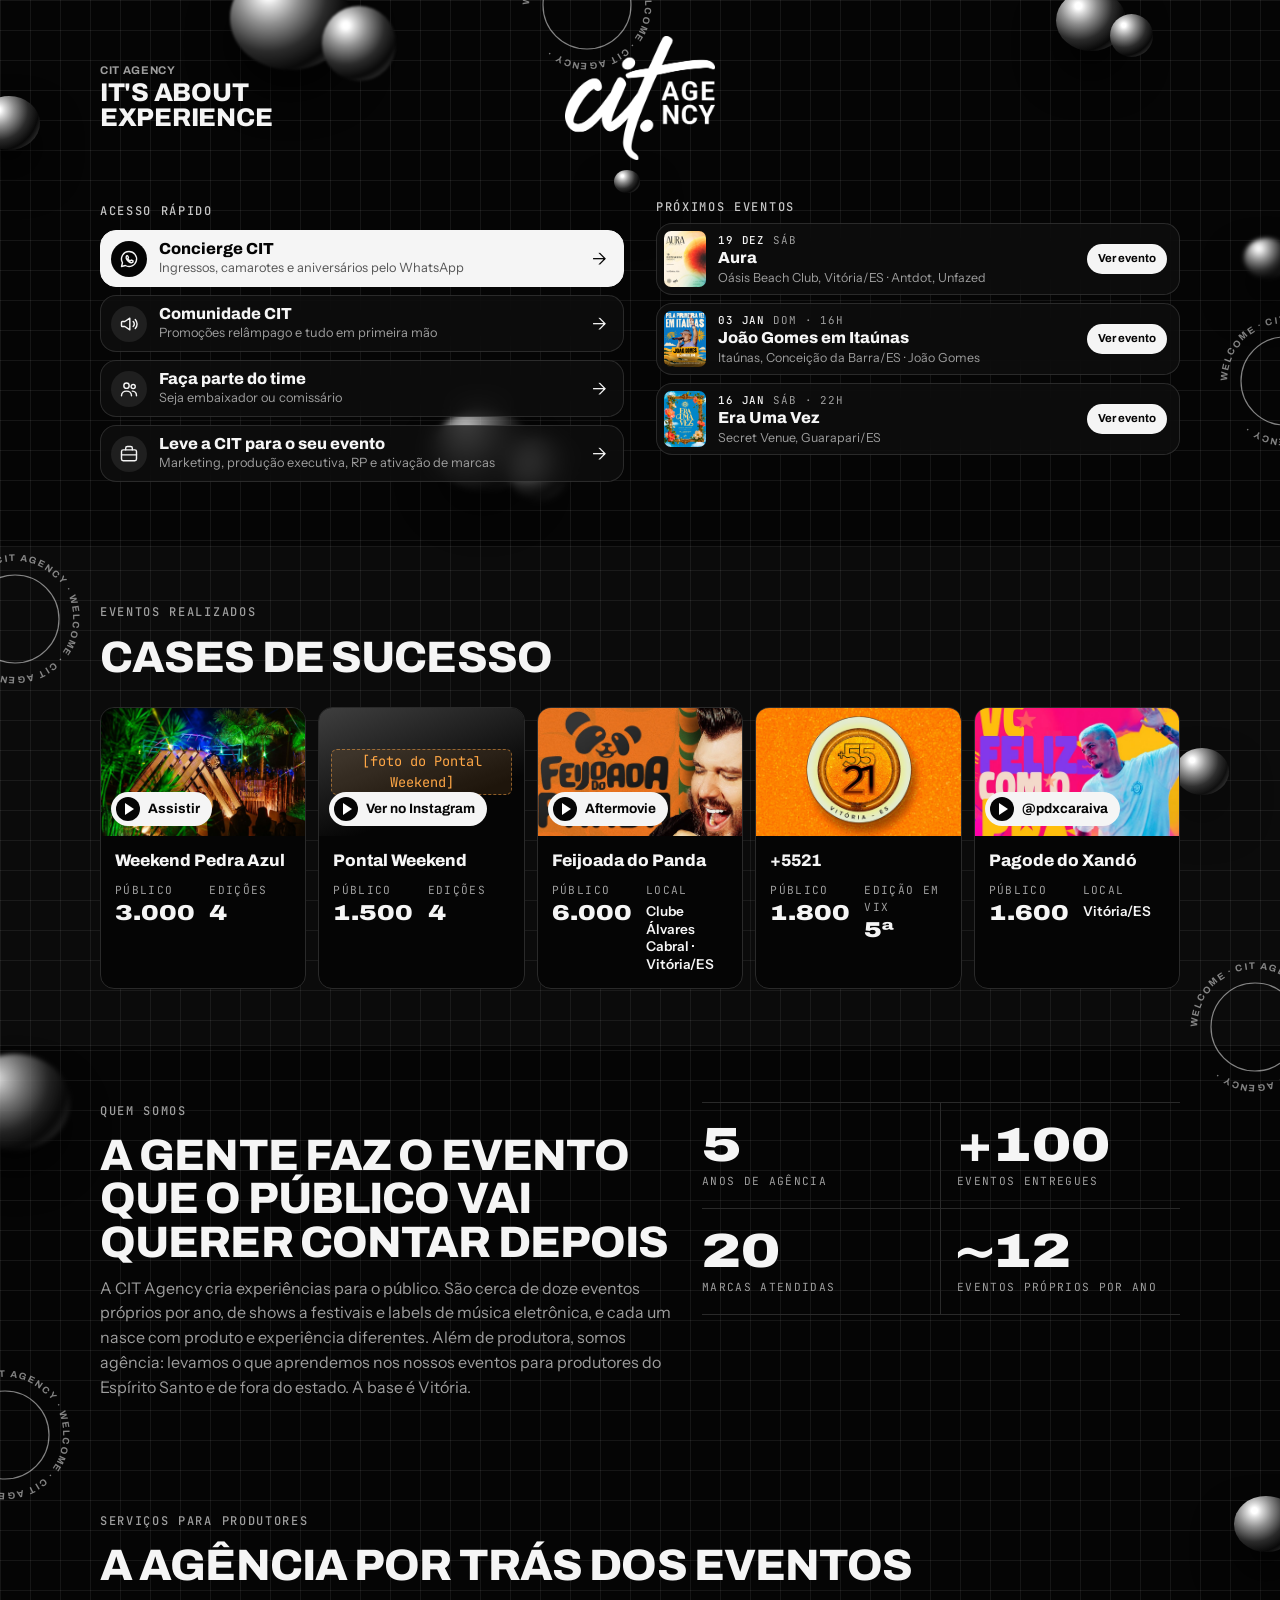
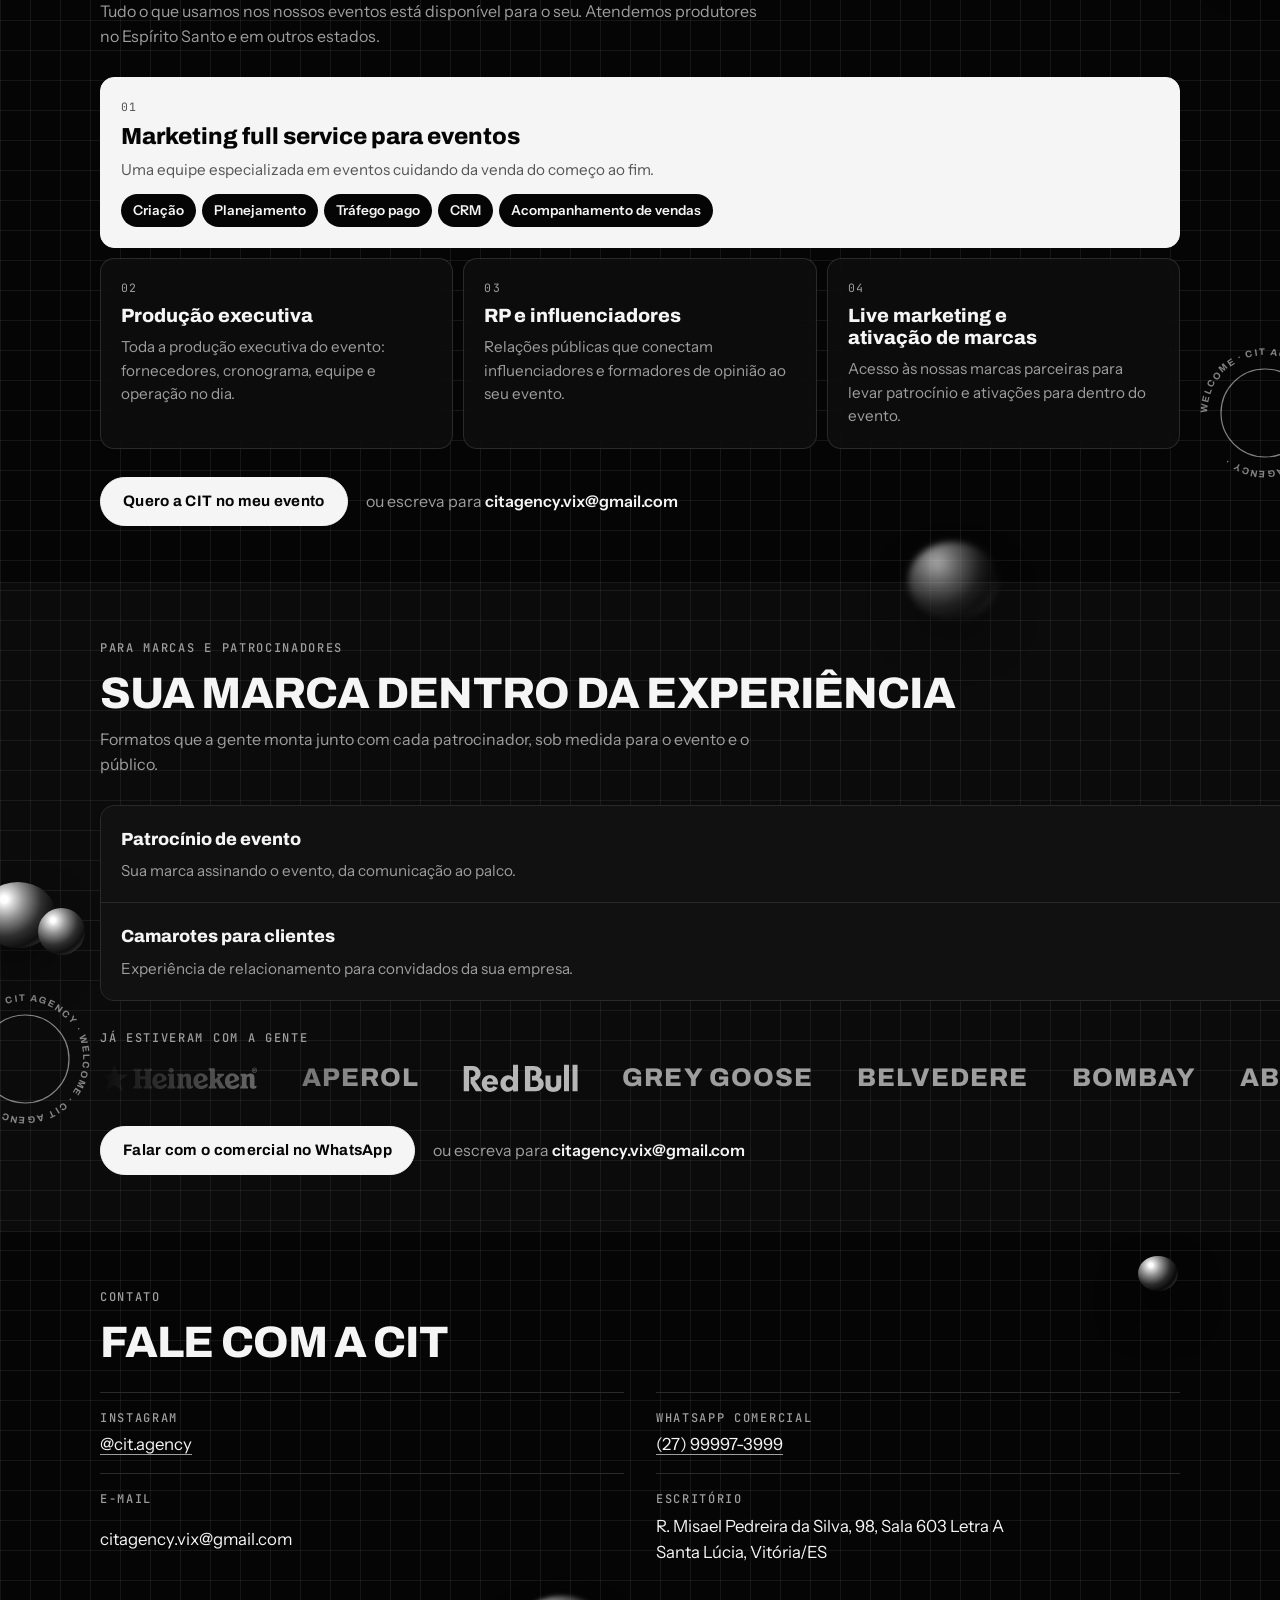
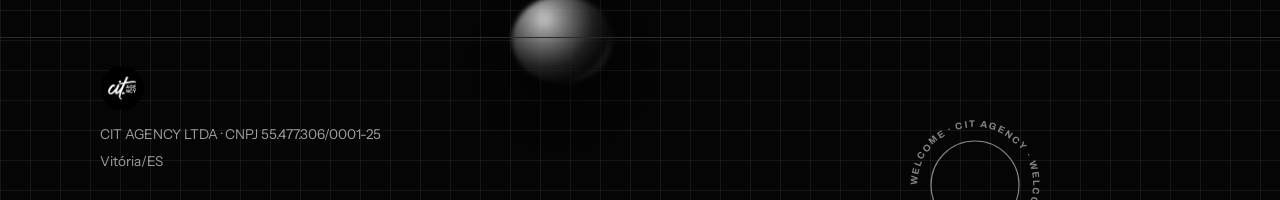
==== commit fa856531: "Marcas parceiras: logos da Heineken, Red Bull e Corona Co-Authored-By: Claude Opus 5.5 <noreply@anth" ====
--- a/index.html
+++ b/index.html
@@ -14,9 +14,9 @@
 <link rel="preconnect" href="https://fonts.googleapis.com">
 <link rel="preconnect" href="https://fonts.gstatic.com" crossorigin>
 <link rel="stylesheet" href="https://fonts.googleapis.com/css2?family=Archivo:wdth,wght@62..125,400..900&family=Instrument+Sans:wght@400..700&family=JetBrains+Mono:wght@500&display=swap">
-<link rel="stylesheet" href="css/base.css?v=202611242319">
-<link rel="stylesheet" href="css/home.css?v=202611242319">
-<link rel="stylesheet" href="css/cadastro.css?v=202611242319">
+<link rel="stylesheet" href="css/base.css?v=202611242327">
+<link rel="stylesheet" href="css/home.css?v=202611242327">
+<link rel="stylesheet" href="css/cadastro.css?v=202611242327">
 </head>
 <body>
 
@@ -113,7 +113,7 @@
         </article>
         <article class="case">
           <div class="case-foto case-imagem">
-            <img src="assets/img/cases/baile-5521.jpg?v=202611242319" alt="Logo do +5521, Vitória/ES" loading="lazy" width="900" height="563">
+            <img src="assets/img/cases/baile-5521.jpg?v=202611242327" alt="Logo do +5521, Vitória/ES" loading="lazy" width="900" height="563">
           </div>
           <div class="case-corpo">
             <h3>+5521</h3>
@@ -210,8 +210,8 @@
       <div class="parceiros">
         <p class="rotulo">Já estiveram com a gente</p>
         <div class="marcas-faixa" aria-label="Marcas parceiras">
-          <ul class="marcas-trilho"><li>Heineken</li><li>Aperol</li><li>Red Bull</li><li>Grey Goose</li><li>Belvedere</li><li>Bombay</li><li>Absolut</li><li>Beefeater</li><li>Corona</li><li>Praya</li></ul>
-          <ul class="marcas-trilho" aria-hidden="true"><li>Heineken</li><li>Aperol</li><li>Red Bull</li><li>Grey Goose</li><li>Belvedere</li><li>Bombay</li><li>Absolut</li><li>Beefeater</li><li>Corona</li><li>Praya</li></ul>
+          <ul class="marcas-trilho"><li class="tem-logo"><img src="assets/img/marcas/heineken.svg" width="158" height="28" alt="Heineken"></li><li>Aperol</li><li class="tem-logo"><img src="assets/img/marcas/redbull.svg" width="116" height="28" alt="Red Bull"></li><li>Grey Goose</li><li>Belvedere</li><li>Bombay</li><li>Absolut</li><li>Beefeater</li><li class="tem-logo"><img src="assets/img/marcas/corona.png" width="103" height="28" alt="Corona"></li><li>Praya</li></ul>
+          <ul class="marcas-trilho" aria-hidden="true"><li class="tem-logo"><img src="assets/img/marcas/heineken.svg" width="158" height="28" alt="" data-alt="Heineken"></li><li>Aperol</li><li class="tem-logo"><img src="assets/img/marcas/redbull.svg" width="116" height="28" alt="" data-alt="Red Bull"></li><li>Grey Goose</li><li>Belvedere</li><li>Bombay</li><li>Absolut</li><li>Beefeater</li><li class="tem-logo"><img src="assets/img/marcas/corona.png" width="103" height="28" alt="" data-alt="Corona"></li><li>Praya</li></ul>
         </div>
       </div>
       <div class="cta-comercial">
@@ -270,8 +270,8 @@
   </div>
 </dialog>
 
-<script src="js/cadastro.js?v=202611242319"></script>
-<script src="js/calendario.js?v=202611242319"></script>
-<script src="js/links.js?v=202611242319"></script>
+<script src="js/cadastro.js?v=202611242327"></script>
+<script src="js/calendario.js?v=202611242327"></script>
+<script src="js/links.js?v=202611242327"></script>
 </body>
 </html>
--- a/css/home.css
+++ b/css/home.css
@@ -394,6 +394,7 @@
   mask-image: linear-gradient(90deg, transparent, #000 10%, #000 90%, transparent);
 }
 .marcas-trilho { list-style: none; margin: 0; padding: 0; display: flex; flex: none; gap: 44px; padding-right: 44px; animation: marcas-passa 32s linear infinite; }
+.marcas-trilho li.tem-logo img { width: auto; }
 .marcas-trilho li {
   font-family: var(--fonte-titulo); font-weight: 800; text-transform: uppercase; white-space: nowrap;
   font-size: clamp(1.1rem, 4.5vw, 1.6rem); letter-spacing: 0.04em; color: var(--texto-suave);
@@ -402,3 +403,6 @@
 .marcas-trilho li:hover { color: var(--texto); }
 @keyframes marcas-passa { to { transform: translateX(-100%); } }
 @media (prefers-reduced-motion: reduce) { .marcas-trilho { animation: none; flex-wrap: wrap; } .marcas-trilho[aria-hidden] { display: none; } }
+.marcas-trilho { align-items: center; }
+.marcas-trilho li.tem-logo img { height: 28px; width: auto; filter: brightness(0) invert(1); opacity: .7; transition: opacity .2s; }
+.marcas-trilho li.tem-logo:hover img { opacity: 1; }
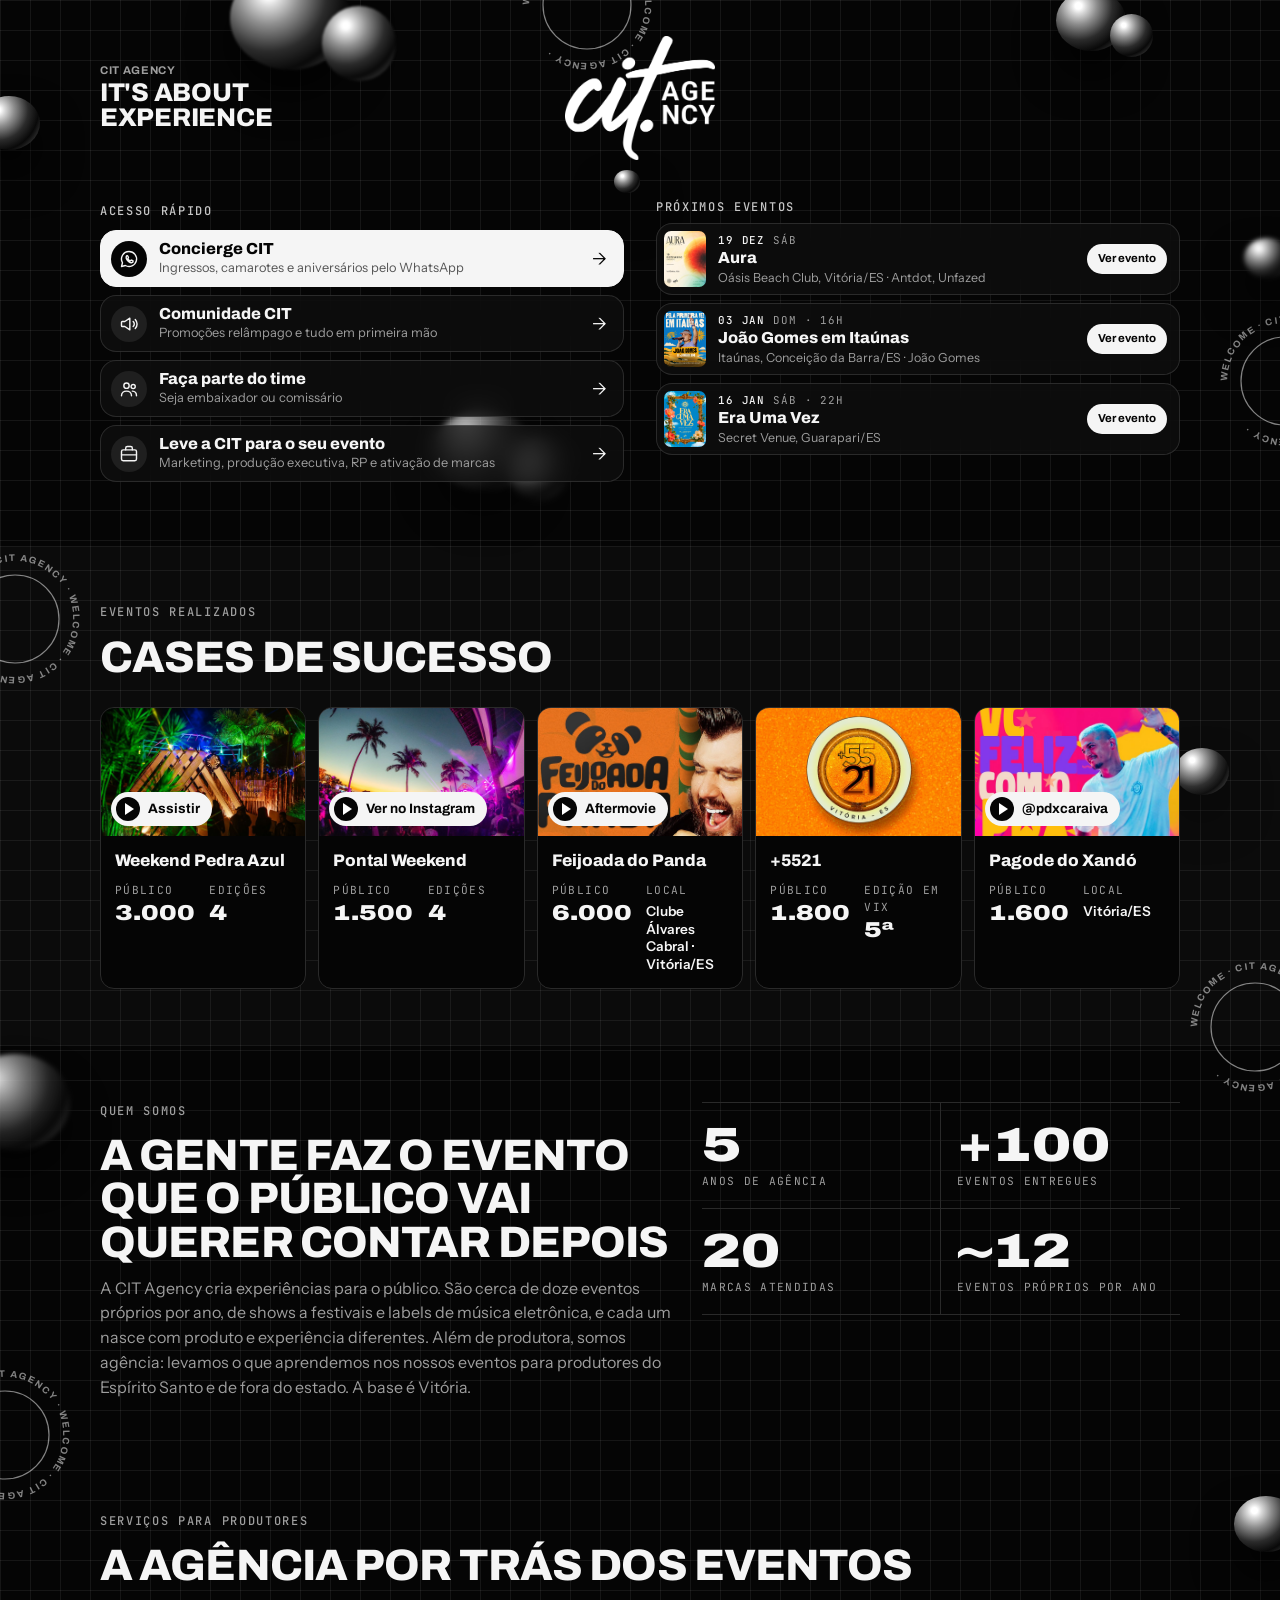
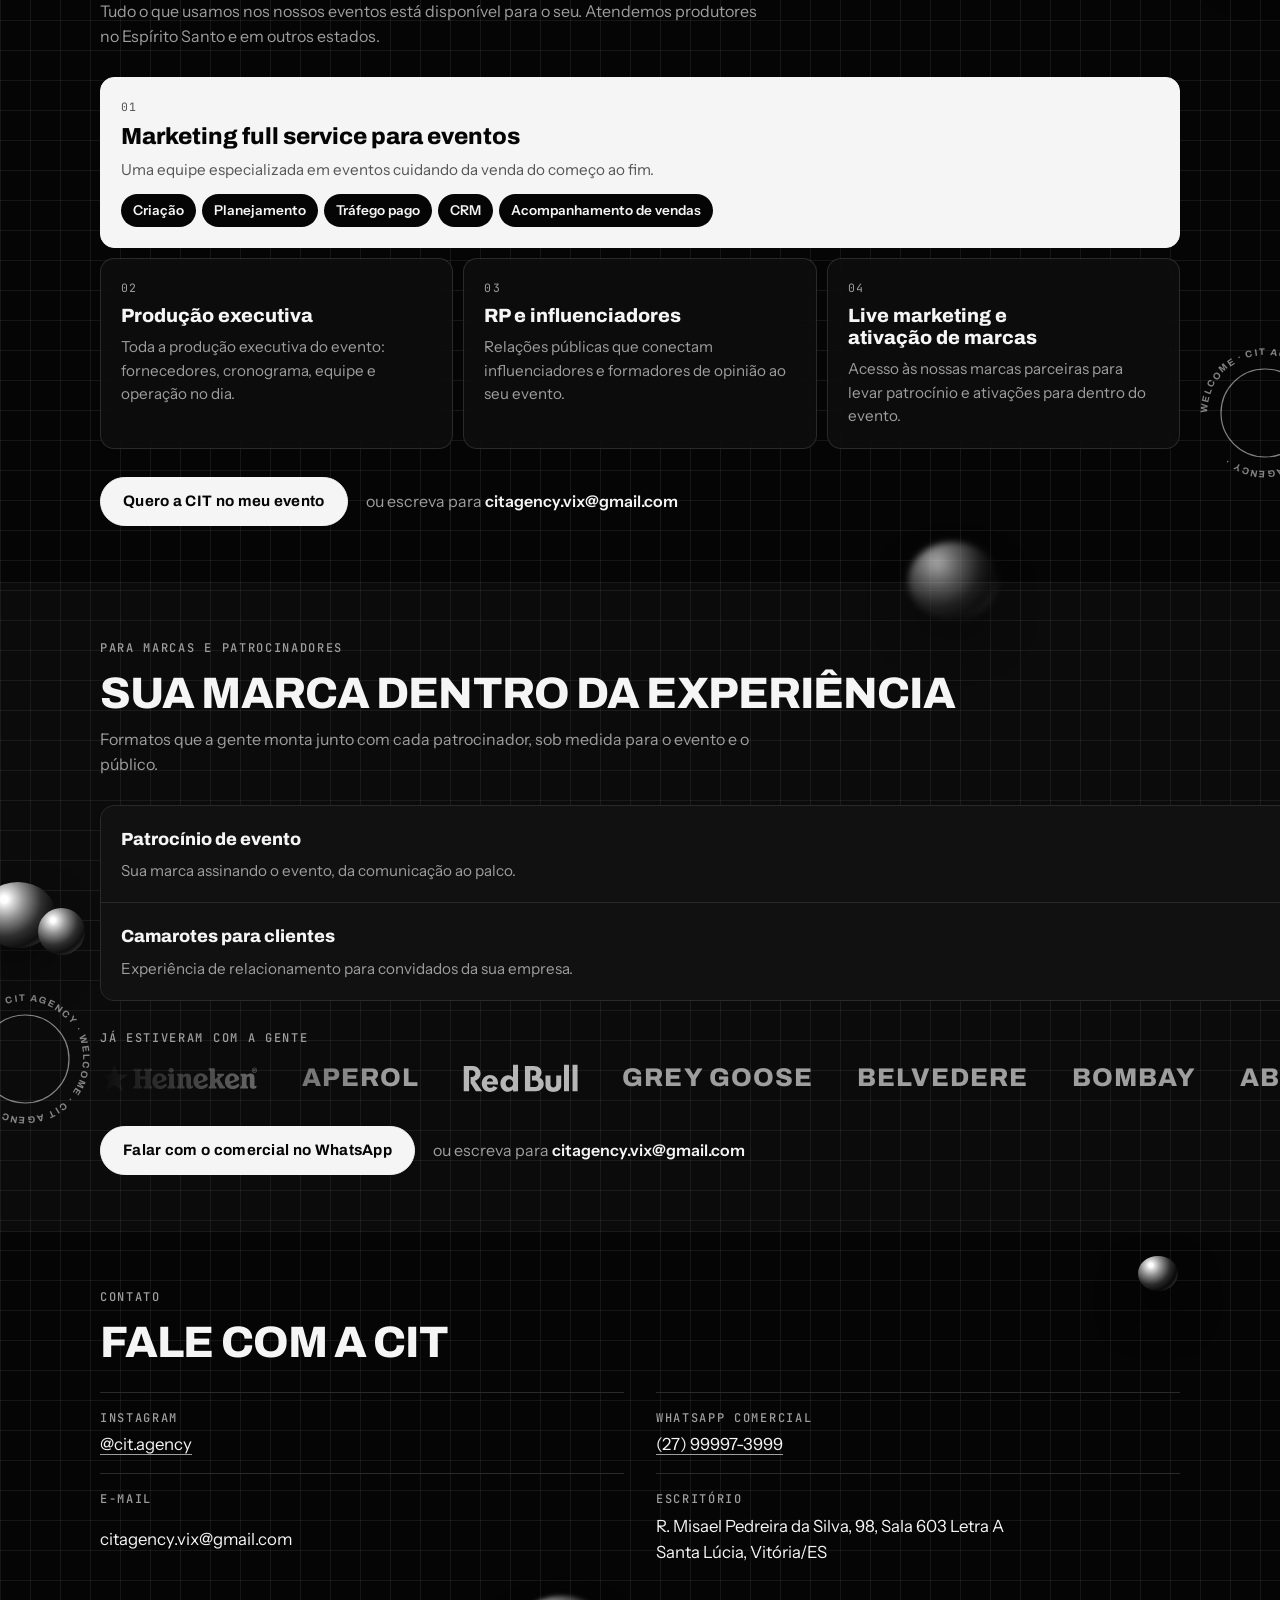
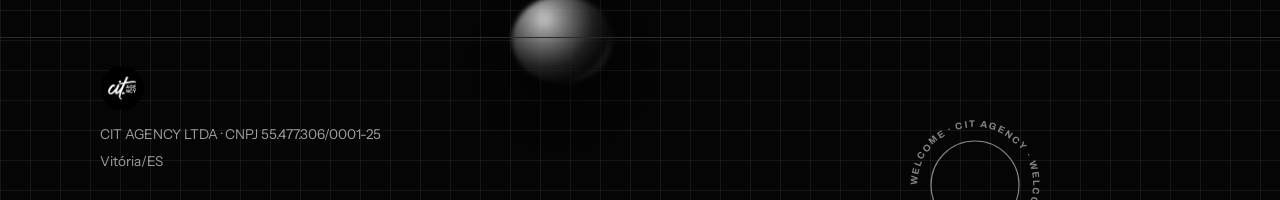
==== commit 3f543c9f: "Cases: foto do Pontal Weekend Co-Authored-By: Claude Opus 5.5 <noreply@anthropic.com> Claude-Session" ====
--- a/index.html
+++ b/index.html
@@ -14,9 +14,9 @@
 <link rel="preconnect" href="https://fonts.googleapis.com">
 <link rel="preconnect" href="https://fonts.gstatic.com" crossorigin>
 <link rel="stylesheet" href="https://fonts.googleapis.com/css2?family=Archivo:wdth,wght@62..125,400..900&family=Instrument+Sans:wght@400..700&family=JetBrains+Mono:wght@500&display=swap">
-<link rel="stylesheet" href="css/base.css?v=202611242327">
-<link rel="stylesheet" href="css/home.css?v=202611242327">
-<link rel="stylesheet" href="css/cadastro.css?v=202611242327">
+<link rel="stylesheet" href="css/base.css?v=202611242330">
+<link rel="stylesheet" href="css/home.css?v=202611242330">
+<link rel="stylesheet" href="css/cadastro.css?v=202611242330">
 </head>
 <body>
 
@@ -87,7 +87,7 @@
         </article>
         <article class="case cor-laranja">
           <a class="case-foto case-video" href="https://www.instagram.com/p/Dd2NO19Di6-/" target="_blank" rel="noopener" aria-label="Ver o Pontal Weekend no Instagram">
-            <span class="ph">[foto do Pontal Weekend]</span>
+            <img src="assets/img/cases/pontal-weekend.jpg" alt="Pôr do sol com palmeiras, palco iluminado e público no Pontal Weekend" loading="lazy" width="900" height="600">
             <span class="case-play"><span class="case-play-icone" aria-hidden="true"></span>Ver no Instagram</span>
           </a>
           <div class="case-corpo">
@@ -113,7 +113,7 @@
         </article>
         <article class="case">
           <div class="case-foto case-imagem">
-            <img src="assets/img/cases/baile-5521.jpg?v=202611242327" alt="Logo do +5521, Vitória/ES" loading="lazy" width="900" height="563">
+            <img src="assets/img/cases/baile-5521.jpg?v=202611242330" alt="Logo do +5521, Vitória/ES" loading="lazy" width="900" height="563">
           </div>
           <div class="case-corpo">
             <h3>+5521</h3>
@@ -270,8 +270,8 @@
   </div>
 </dialog>
 
-<script src="js/cadastro.js?v=202611242327"></script>
-<script src="js/calendario.js?v=202611242327"></script>
-<script src="js/links.js?v=202611242327"></script>
+<script src="js/cadastro.js?v=202611242330"></script>
+<script src="js/calendario.js?v=202611242330"></script>
+<script src="js/links.js?v=202611242330"></script>
 </body>
 </html>
